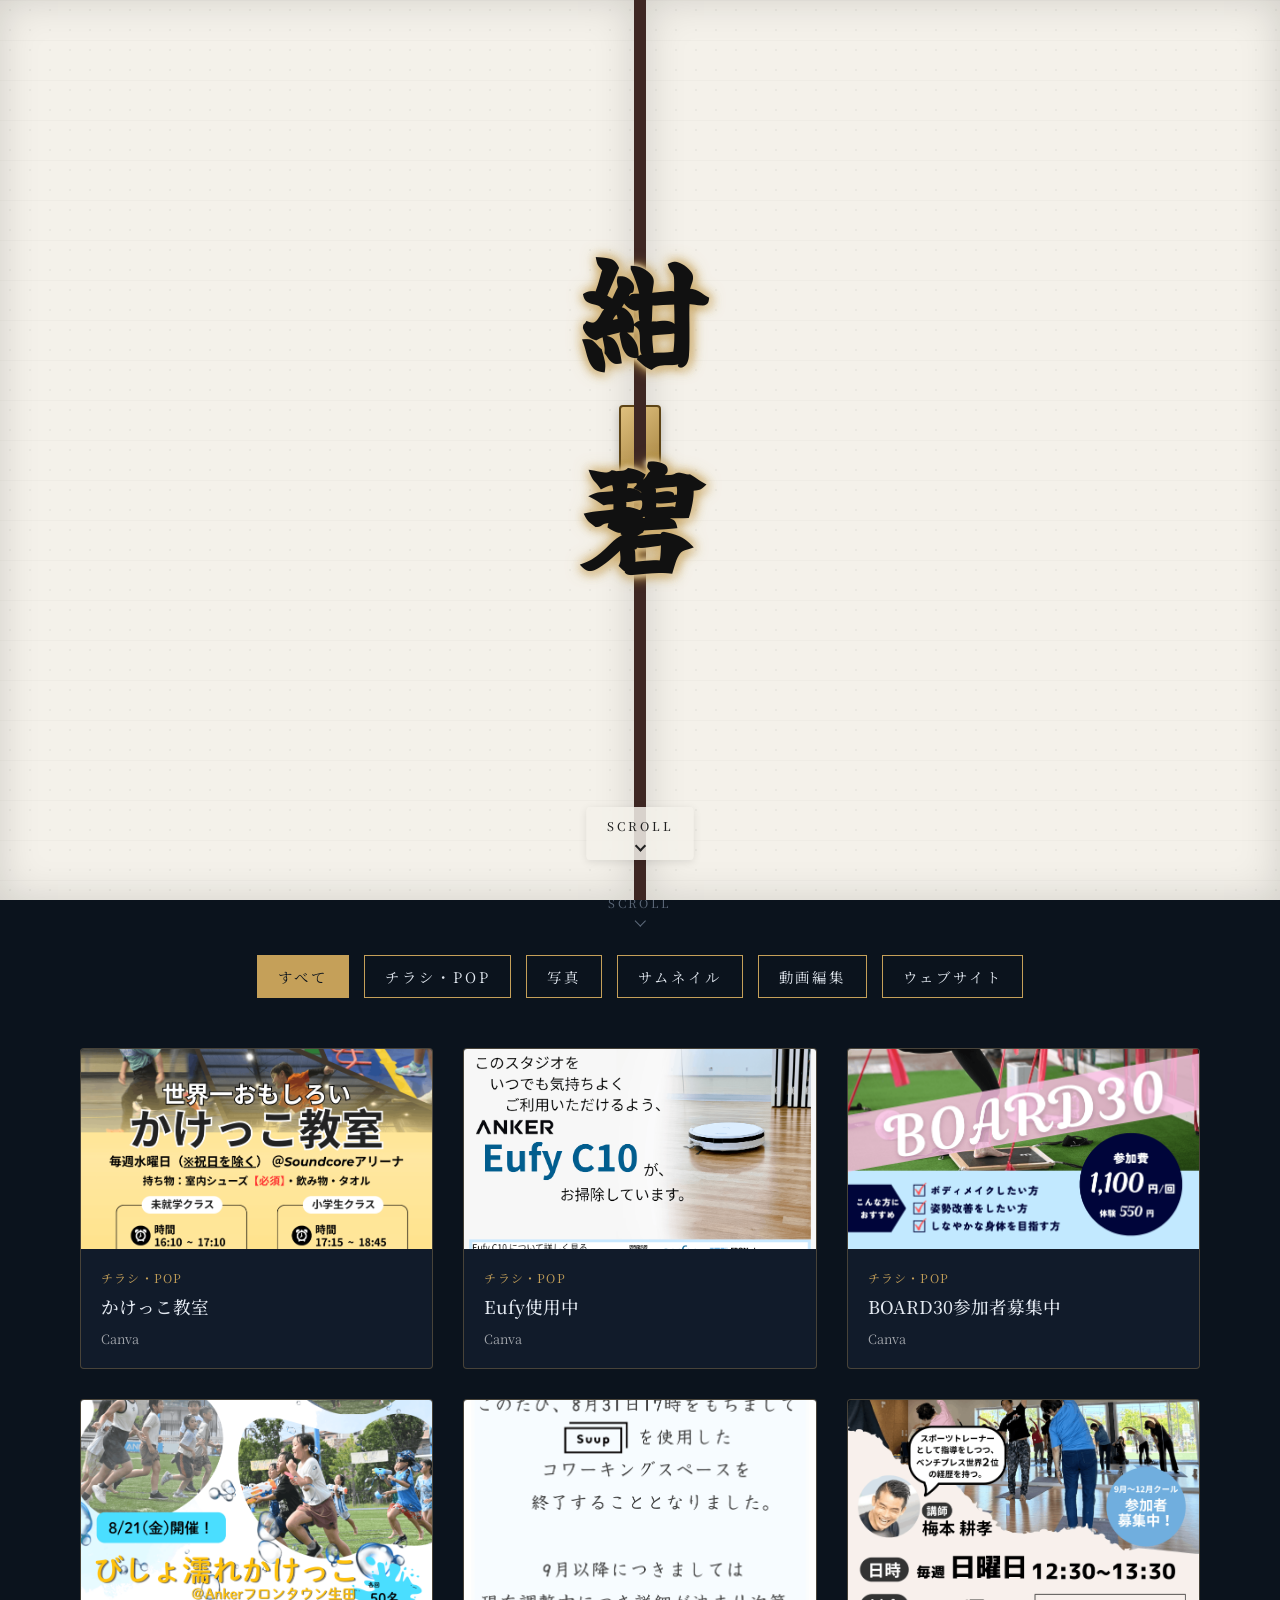
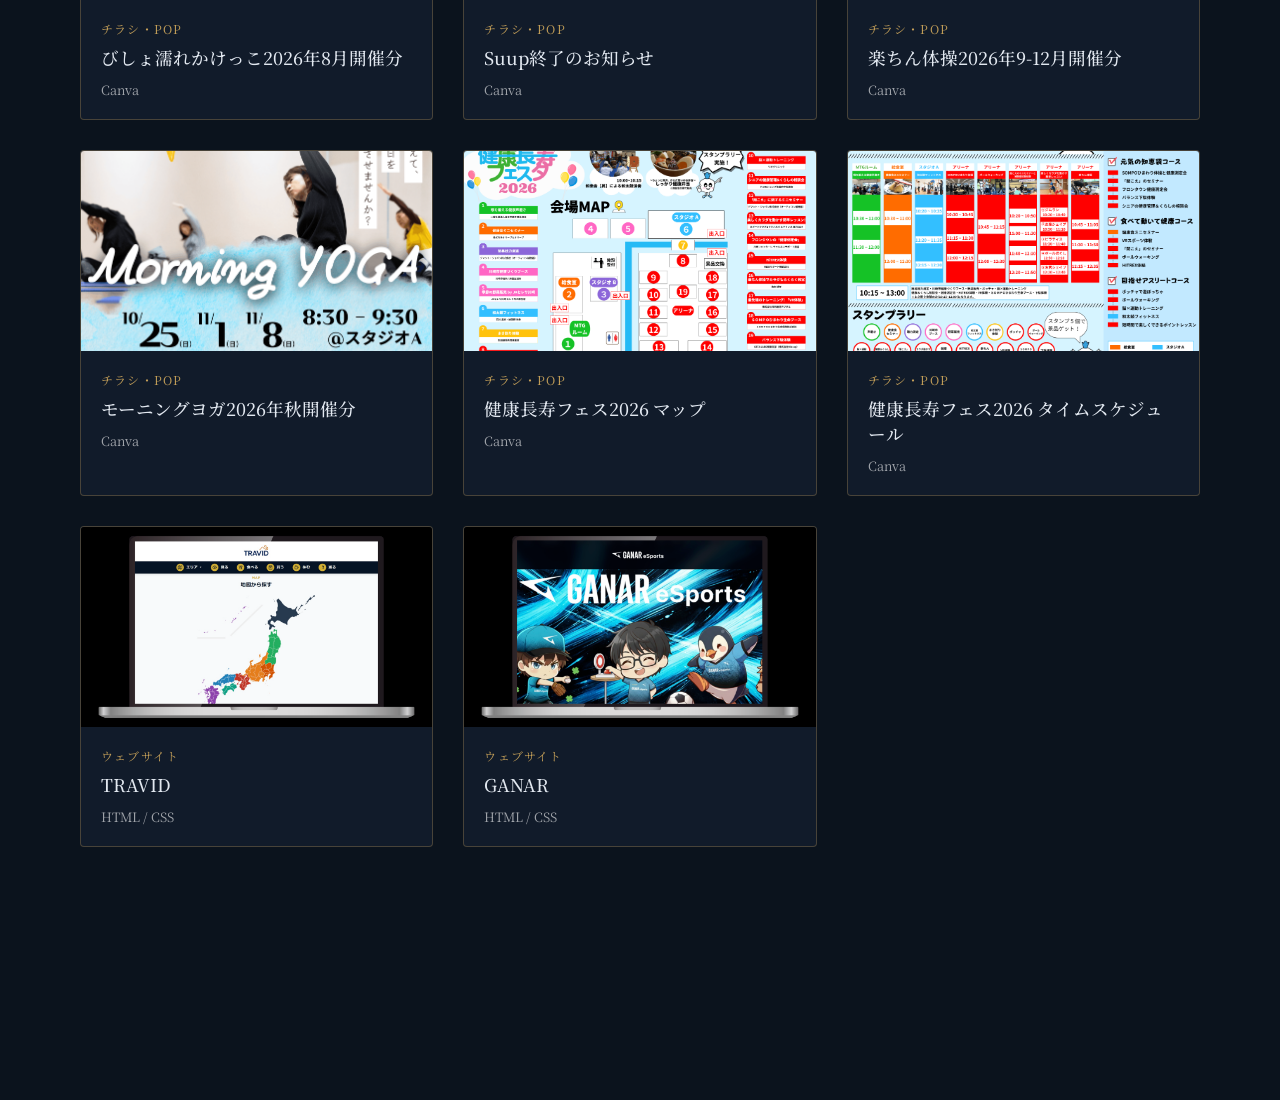
==== index.html @ 20a41915 "Update modal comment for image display" ====
<!DOCTYPE html>
<html lang="ja">
<head>
    <meta charset="UTF-8">
    <meta name="viewport" content="width=device-width, initial-scale=1.0">
    <title>紺碧 | KONPEKI</title>
    <link rel="preconnect" href="https://fonts.googleapis.com">
    <link rel="preconnect" href="https://fonts.gstatic.com" crossorigin>
    <link href="https://fonts.googleapis.com/css2?family=Noto+Serif+JP:wght@300;500;700&family=Yuji+Boku&display=swap" rel="stylesheet">
    <link rel="stylesheet" href="assets/css/style.css">
</head>
<body>

    <!-- ファーストビュー：白い木枠の襖と迫力の縦書きタイトル、スクロール案内 -->
    <div class="hero-fusuma" id="fusuma">
        <div class="fusuma-panel fusuma-left">
            <div class="fusuma-handle"></div>
        </div>
        <div class="fusuma-panel fusuma-right">
            <div class="fusuma-handle"></div>
        </div>
    </div>

    <div class="hero-overlay" id="heroOverlay">
        <h1 class="vertical-title">紺碧</h1>
        <div class="scroll-indicator">
            <span class="scroll-text">SCROLL</span>
            <div class="scroll-arrow"></div>
        </div>
    </div>

    <!-- メインコンテンツ（作品一覧＆絞り込み） -->
    <main class="main-container">

        <!-- 5枚の雑多な写真で全体を埋め尽くすウェルカムスペース -->
        <section class="welcome-space">
            <div class="chaotic-gallery">
                <div class="chaotic-photo cp-1">
                    <img src="assets/images/daily/sample1.jpg" alt="日常の写真1">
                </div>
                <div class="chaotic-photo cp-2">
                    <img src="assets/images/daily/sample2.jpg" alt="日常の写真2">
                </div>
                <div class="chaotic-photo cp-3">
                    <img src="assets/images/daily/sample3.jpg" alt="日常の写真3">
                </div>
                <div class="chaotic-photo cp-4">
                    <img src="assets/images/daily/sample4.jpg" alt="日常の写真4">
                </div>
                <div class="chaotic-photo cp-5">
                    <img src="assets/images/daily/sample5.jpg" alt="日常の写真5">
                </div>
            </div>
            <div class="welcome-scroll-hint">
                <span>SCROLL</span>
                <div class="arrow-down"></div>
            </div>
        </section>

        <!-- 絞り込みボタン -->
        <div class="filter-container">
            <button class="filter-btn active" data-filter="all">すべて</button>
            <button class="filter-btn" data-filter="chirashi">チラシ・POP</button>
            <button class="filter-btn" data-filter="photo">写真</button>
            <button class="filter-btn" data-filter="thumb">サムネイル</button>
            <button class="filter-btn" data-filter="video">動画編集</button>
            <button class="filter-btn" data-filter="web">ウェブサイト</button>
        </div>

        <!-- ギャラリー -->
        <div class="gallery-grid">
            
            <div class="work-item" data-category="chirashi">
                <div class="thumbnail-wrapper">
                    <img src="assets/images/chirashi/kakkeko2026.png" alt="かけっこ教室">
                </div>
                <div class="work-info">
                    <span class="category-tag">チラシ・POP</span>
                    <h3>かけっこ教室</h3>
                    <p class="tool-text">Canva</p>
                </div>
            </div>
            
            <div class="work-item" data-category="chirashi">
                <div class="thumbnail-wrapper">
                    <img src="assets/images/chirashi/Eufy.png" alt="Eufy使用中">
                </div>
                <div class="work-info">
                    <span class="category-tag">チラシ・POP</span>
                    <h3>Eufy使用中</h3>
                    <p class="tool-text">Canva</p>
                </div>
            </div>
            
            <div class="work-item" data-category="chirashi">
                <div class="thumbnail-wrapper">
                    <img src="assets/images/chirashi/BOARD30.png" alt="BOARD30参加者募集">
                </div>
                <div class="work-info">
                    <span class="category-tag">チラシ・POP</span>
                    <h3>BOARD30参加者募集中</h3>
                    <p class="tool-text">Canva</p>
                </div>
            </div>
            
            <div class="work-item" data-category="chirashi">
                <div class="thumbnail-wrapper">
                    <img src="assets/images/chirashi/bisyonure2608.png" alt="びしょ濡れかけっこ2026年8月">
                </div>
                <div class="work-info">
                    <span class="category-tag">チラシ・POP</span>
                    <h3>びしょ濡れかけっこ2026年8月開催分</h3>
                    <p class="tool-text">Canva</p>
                </div>
            </div>

            <div class="work-item" data-category="chirashi">
                <div class="thumbnail-wrapper">
                    <img src="assets/images/chirashi/Suup.png" alt="Suup終了のお知らせ">
                </div>
                <div class="work-info">
                    <span class="category-tag">チラシ・POP</span>
                    <h3>Suup終了のお知らせ</h3>
                    <p class="tool-text">Canva</p>
                </div>
            </div>
            
            <div class="work-item" data-category="chirashi">
                <div class="thumbnail-wrapper">
                    <img src="assets/images/chirashi/rakutin260912.png" alt="楽ちん体操2026年9-12月">
                </div>
                <div class="work-info">
                    <span class="category-tag">チラシ・POP</span>
                    <h3>楽ちん体操2026年9-12月開催分</h3>
                    <p class="tool-text">Canva</p>
                </div>
            </div>

            <div class="work-item" data-category="chirashi">
                <div class="thumbnail-wrapper">
                    <img src="assets/images/chirashi/morningyoga26.png" alt="モーニングヨガ2026年秋">
                </div>
                <div class="work-info">
                    <span class="category-tag">チラシ・POP</span>
                    <h3>モーニングヨガ2026年秋開催分</h3>
                    <p class="tool-text">Canva</p>
                </div>
            </div>

            <div class="work-item" data-category="chirashi">
                <div class="thumbnail-wrapper">
                    <img src="assets/images/chirashi/tyouzyu26-map.png" alt="健康長寿フェスマップ">
                </div>
                <div class="work-info">
                    <span class="category-tag">チラシ・POP</span>
                    <h3>健康長寿フェス2026 マップ</h3>
                    <p class="tool-text">Canva</p>
                </div>
            </div>
            
            <div class="work-item" data-category="chirashi">
                <div class="thumbnail-wrapper">
                    <img src="assets/images/chirashi/tyouzyu26-time.png" alt="健康長寿フェスタイムスケジュール">
                </div>
                <div class="work-info">
                    <span class="category-tag">チラシ・POP</span>
                    <h3>健康長寿フェス2026 タイムスケジュール</h3>
                    <p class="tool-text">Canva</p>
                </div>
            </div>
            
            <!-- 写真 -->
            <div class="work-item hide" data-category="photo">
                <div class="thumbnail-wrapper">
                    <img src="assets/images/photo/sample-photo.jpg" alt="写真作品">
                </div>
                <div class="work-info">
                    <span class="category-tag">写真</span>
                    <h3>coming soon...</h3>
                    <p class="tool-text">Sony α7C II</p>
                </div>
            </div>

            <!-- サムネイル -->
            <div class="work-item hide" data-category="thumb">
                <div class="thumbnail-wrapper">
                    <img src="assets/images/thumb/sample2.jpg" alt="作品名">
                </div>
                <div class="work-info">
                    <span class="category-tag">サムネイル</span>
                    <h3>coming soon...</h3>
                    <p class="tool-text">Photoshop / 勉強中</p>
                </div>
            </div>

            <!-- 動画編集 -->
            <div class="work-item hide" data-category="video">
                <div class="thumbnail-wrapper">
                    <img src="assets/images/video/sample3.jpg" alt="作品名">
                </div>
                <div class="work-info">
                    <span class="category-tag">動画編集</span>
                    <h3>coming soon...</h3>
                    <p class="tool-text">Premiere Pro / 勉強中</p>
                </div>
            </div>

            <!-- ウェブサイト -->
            <div class="work-item" data-category="web">
                <a href="https://go-travid.com" target="_blank" class="work-link">
                    <div class="thumbnail-wrapper">
                        <img src="assets/images/web/TRVID.png" alt="TRAVID">
                    </div>
                    <div class="work-info">
                        <span class="category-tag">ウェブサイト</span>
                        <h3>TRAVID</h3>
                        <p class="tool-text">HTML / CSS</p>
                    </div>
                </a>
            </div>

            <div class="work-item" data-category="web">
                <a href="https://hekion.github.io/ganar/" target="_blank" class="work-link">
                    <div class="thumbnail-wrapper">
                        <img src="assets/images/web/GANAR.png" alt="GANAR">
                    </div>
                    <div class="work-info">
                        <span class="category-tag">ウェブサイト</span>
                        <h3>GANAR</h3>
                        <p class="tool-text">HTML / CSS</p>
                    </div>
                </a>
            </div>

        </div>
    </main>

    <!-- 画像拡大表示用モーダル -->
    <div class="modal" id="imageModal">
        <span class="modal-close">&times;</span>
        <img class="modal-content" id="modalImg" alt="拡大画像">
    </div>

    <script src="assets/js/script.js"></script>
</body>
</html>
---- assets/css/style.css ----
:root {
    --bg-color: #0b131d;
    --text-color: #1a1a1a;
    --main-bg: #f4f1ea;
    --gold-color: #c5a059;
    --fusuma-frame: #3e2723;
    --fusuma-edge: #271511;
}

* {
    box-sizing: border-box;
    margin: 0;
    padding: 0;
}

body {
    background-color: var(--bg-color);
    color: #e2e8f0;
    font-family: 'Noto Serif JP', serif;
    overflow-x: hidden;
    height: 300vh;
}

/* 最初のファーストビュー（白い木枠の襖画面） */
.hero-fusuma {
    position: fixed;
    top: 0;
    left: 0;
    width: 100vw;
    height: 100vh;
    z-index: 100;
    display: flex;
    pointer-events: none;
}

.fusuma-panel {
    position: relative;
    width: 50vw;
    height: 100vh;
    background-color: var(--main-bg);
    background-image: 
        radial-gradient(rgba(0,0,0,0.04) 1px, transparent 0),
        linear-gradient(rgba(0,0,0,0.02) 1px, transparent 1px);
    background-size: 20px 20px, 40px 40px;
    box-shadow: inset 0 0 40px rgba(0,0,0,0.15);
    transition: transform 1.2s cubic-bezier(0.77, 0, 0.175, 1);
    overflow: hidden;
    pointer-events: auto;
}

.fusuma-left {
    border-right: 6px solid var(--fusuma-frame);
    transform-origin: left;
}

.fusuma-right {
    border-left: 6px solid var(--fusuma-frame);
    transform-origin: right;
}

body.open .fusuma-left {
    transform: translateX(-100%);
}

body.open .fusuma-right {
    transform: translateX(100%);
}

.fusuma-handle {
    position: absolute;
    top: 50%;
    width: 36px;
    height: 90px;
    background: linear-gradient(135deg, #dfc07e 0%, #9a7835 100%);
    border: 2px solid #5d4416;
    border-radius: 4px;
    transform: translateY(-50%);
    box-shadow: 0 4px 10px rgba(0,0,0,0.2);
}

.fusuma-left .fusuma-handle {
    right: -21px;
}

.fusuma-right .fusuma-handle {
    left: -21px;
}

.hero-overlay {
    position: fixed;
    top: 0;
    left: 0;
    width: 100vw;
    height: 100vh;
    display: flex;
    justify-content: center;
    align-items: center;
    z-index: 101;
    pointer-events: none;
    transition: opacity 0.8s ease;
}

.vertical-title {
    writing-mode: vertical-rl;
    font-family: 'Yuji Boku', serif;
    font-size: 8rem;
    letter-spacing: 0.6em;
    color: #111;
    text-shadow: 
        0 0 8px rgba(197, 160, 89, 0.9),
        0 0 16px rgba(197, 160, 89, 0.7),
        2px 2px 4px rgba(255, 255, 255, 0.8),
        -2px -2px 4px rgba(255, 255, 255, 0.8),
        2px 2px 12px rgba(197, 160, 89, 0.8);
}

.scroll-indicator {
    position: absolute;
    bottom: 40px;
    left: 50%;
    transform: translateX(-50%);
    display: flex;
    flex-direction: column;
    align-items: center;
    gap: 8px;
    background-color: rgba(244, 241, 234, 0.85);
    padding: 10px 20px;
    border-radius: 4px;
    box-shadow: 0 2px 8px rgba(0,0,0,0.1);
    z-index: 102;
}

.scroll-text {
    color: #222;
    font-size: 0.75rem;
    letter-spacing: 0.25em;
    font-weight: 500;
}

.scroll-arrow {
    width: 8px;
    height: 8px;
    border-right: 2px solid #222;
    border-bottom: 2px solid #222;
    transform: rotate(45deg);
    animation: bounce 1.8s infinite;
}

@keyframes bounce {
    0%, 20%, 50%, 80%, 100% {
        transform: translateY(0) rotate(45deg);
    }
    40% {
        transform: translateY(5px) rotate(45deg);
    }
    60% {
        transform: translateY(2px) rotate(45deg);
    }
}

body.open .hero-overlay {
    opacity: 0;
}

/* メインコンテンツ */
.main-container {
    position: absolute;
    top: 0;
    left: 0;
    width: 100%;
    padding: 60px 40px 100px;
    max-width: 1200px;
    margin: 0 auto;
    left: 50%;
    transform: translateX(-50%);
    z-index: 10;
}

/* 5枚の雑多な写真のウェルカムスペース（文言なしで写真でダイナミックに配置） */
.welcome-space {
    height: 95vh;
    display: flex;
    flex-direction: column;
    justify-content: center;
    align-items: center;
    position: relative;
    margin-bottom: 40px;
}

.chaotic-gallery {
    position: absolute;
    width: 100%;
    height: 520px;
    max-width: 1000px;
    pointer-events: none;
}

.chaotic-photo {
    position: absolute;
    background: #fff;
    padding: 10px 10px 32px 10px;
    box-shadow: 0 12px 30px rgba(0,0,0,0.45);
    border-radius: 2px;
    pointer-events: auto;
    transition: transform 0.3s ease;
}

.chaotic-photo:hover {
    transform: scale(1.06) rotate(0deg) !important;
    z-index: 20;
}

.chaotic-photo img {
    display: block;
    width: 100%;
    height: 170px;
    object-fit: cover;
}

/* 5枚の写真をよりダイナミックに配置 */
.cp-1 {
    width: 220px;
    top: 10px;
    left: 2%;
    transform: rotate(-8deg);
}
.cp-2 {
    width: 240px;
    top: 30px;
    right: 3%;
    transform: rotate(7deg);
}
.cp-3 {
    width: 200px;
    bottom: 20px;
    left: 14%;
    transform: rotate(5deg);
}
.cp-4 {
    width: 230px;
    bottom: 10px;
    right: 15%;
    transform: rotate(-6deg);
}
.cp-5 {
    width: 210px;
    top: 130px;
    left: 38%;
    transform: rotate(-3deg);
}

.welcome-scroll-hint {
    position: absolute;
    bottom: -10px;
    left: 50%;
    transform: translateX(-50%);
    display: flex;
    flex-direction: column;
    align-items: center;
    gap: 6px;
    opacity: 0.6;
}

.welcome-scroll-hint span {
    font-size: 0.75rem;
    letter-spacing: 0.2em;
    color: #94a3b8;
}

.welcome-scroll-hint .arrow-down {
    width: 8px;
    height: 8px;
    border-right: 1px solid #94a3b8;
    border-bottom: 1px solid #94a3b8;
    transform: rotate(45deg);
    animation: bounce 2s infinite;
}

.filter-container {
    display: flex;
    justify-content: center;
    gap: 15px;
    margin-bottom: 50px;
    position: relative;
    z-index: 15;
    flex-wrap: wrap;
}

.filter-btn {
    background: transparent;
    border: 1px solid var(--gold-color);
    color: #e2e8f0;
    padding: 10px 20px;
    font-family: 'Noto Serif JP', serif;
    font-size: 0.9rem;
    letter-spacing: 0.2em;
    cursor: pointer;
    transition: all 0.3s ease;
}

.filter-btn:hover, .filter-btn.active {
    background-color: var(--gold-color);
    color: var(--bg-color);
}

.gallery-grid {
    display: grid;
    grid-template-columns: repeat(auto-fill, minmax(280px, 1fr));
    gap: 30px;
}

.work-item {
    background: rgba(22, 34, 53, 0.6);
    border: 1px solid rgba(197, 160, 89, 0.3);
    border-radius: 4px;
    overflow: hidden;
    transition: transform 0.3s ease, border-color 0.3s ease;
}

.work-item:hover {
    transform: translateY(-5px);
    border-color: var(--gold-color);
}

.thumbnail-wrapper {
    width: 100%;
    height: 200px;
    overflow: hidden;
    background: #000;
}

.thumbnail-wrapper img {
    width: 100%;
    height: 100%;
    object-fit: cover;
    transition: transform 0.5s ease;
}

.work-item:hover .thumbnail-wrapper img {
    transform: scale(1.05);
}

.work-info {
    padding: 20px;
}

.category-tag {
    font-size: 0.75rem;
    color: var(--gold-color);
    letter-spacing: 0.1em;
    margin-bottom: 8px;
    display: block;
}

.work-info h3 {
    font-size: 1.1rem;
    font-weight: 500;
    margin-bottom: 10px;
}

.tool-text {
    font-size: 0.8rem;
    color: rgba(255, 255, 255, 0.6);
}

.work-link {
    text-decoration: none;
    color: inherit;
    display: block;
}

.work-item.hide {
    display: none;
}

@media screen and (max-width: 768px) {
    .vertical-title {
        font-size: 5.5rem;
    }
    .main-container {
        padding: 20px 20px 60px;
    }
    .welcome-space {
        height: 75vh;
        margin-bottom: 30px;
    }
    .chaotic-gallery {
        height: 360px;
    }
    .cp-1 { width: 130px; left: 2%; top: 10px; }
    .cp-2 { width: 140px; right: 2%; top: 0px; }
    .cp-3 { width: 120px; bottom: 10px; left: 6%; }
    .cp-4 { width: 130px; bottom: 10px; right: 6%; }
    .cp-5 { width: 120px; top: 110px; left: 32%; }
    .chaotic-photo img { height: 110px; }
}
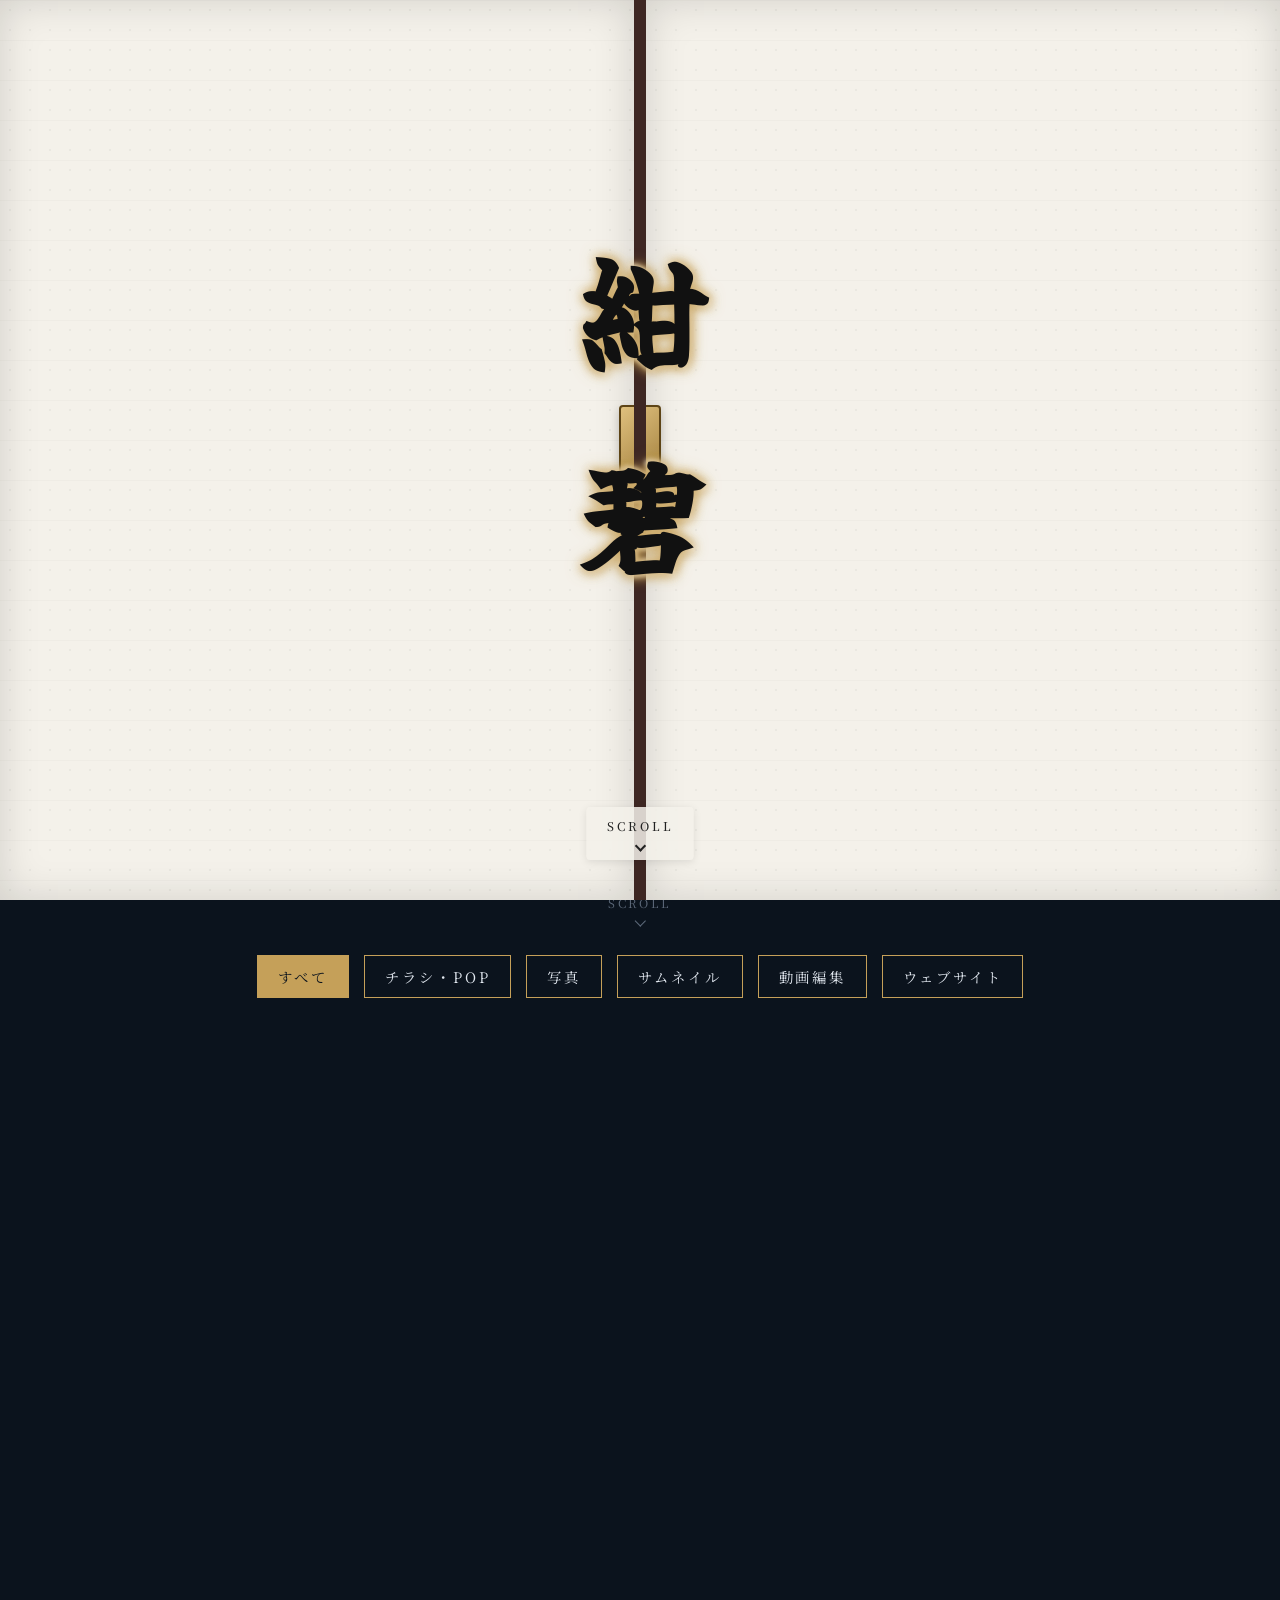
==== commit 17069977: "Refactor gallery section for dynamic content loading Removed hardcoded gallery items and added scrip" ====
--- a/index.html
+++ b/index.html
@@ -67,172 +67,8 @@
             <button class="filter-btn" data-filter="web">ウェブサイト</button>
         </div>
 
-        <!-- ギャラリー -->
-        <div class="gallery-grid">
-            
-            <div class="work-item" data-category="chirashi">
-                <div class="thumbnail-wrapper">
-                    <img src="assets/images/chirashi/kakkeko2026.png" alt="かけっこ教室">
-                </div>
-                <div class="work-info">
-                    <span class="category-tag">チラシ・POP</span>
-                    <h3>かけっこ教室</h3>
-                    <p class="tool-text">Canva</p>
-                </div>
-            </div>
-            
-            <div class="work-item" data-category="chirashi">
-                <div class="thumbnail-wrapper">
-                    <img src="assets/images/chirashi/Eufy.png" alt="Eufy使用中">
-                </div>
-                <div class="work-info">
-                    <span class="category-tag">チラシ・POP</span>
-                    <h3>Eufy使用中</h3>
-                    <p class="tool-text">Canva</p>
-                </div>
-            </div>
-            
-            <div class="work-item" data-category="chirashi">
-                <div class="thumbnail-wrapper">
-                    <img src="assets/images/chirashi/BOARD30.png" alt="BOARD30参加者募集">
-                </div>
-                <div class="work-info">
-                    <span class="category-tag">チラシ・POP</span>
-                    <h3>BOARD30参加者募集中</h3>
-                    <p class="tool-text">Canva</p>
-                </div>
-            </div>
-            
-            <div class="work-item" data-category="chirashi">
-                <div class="thumbnail-wrapper">
-                    <img src="assets/images/chirashi/bisyonure2608.png" alt="びしょ濡れかけっこ2026年8月">
-                </div>
-                <div class="work-info">
-                    <span class="category-tag">チラシ・POP</span>
-                    <h3>びしょ濡れかけっこ2026年8月開催分</h3>
-                    <p class="tool-text">Canva</p>
-                </div>
-            </div>
-
-            <div class="work-item" data-category="chirashi">
-                <div class="thumbnail-wrapper">
-                    <img src="assets/images/chirashi/Suup.png" alt="Suup終了のお知らせ">
-                </div>
-                <div class="work-info">
-                    <span class="category-tag">チラシ・POP</span>
-                    <h3>Suup終了のお知らせ</h3>
-                    <p class="tool-text">Canva</p>
-                </div>
-            </div>
-            
-            <div class="work-item" data-category="chirashi">
-                <div class="thumbnail-wrapper">
-                    <img src="assets/images/chirashi/rakutin260912.png" alt="楽ちん体操2026年9-12月">
-                </div>
-                <div class="work-info">
-                    <span class="category-tag">チラシ・POP</span>
-                    <h3>楽ちん体操2026年9-12月開催分</h3>
-                    <p class="tool-text">Canva</p>
-                </div>
-            </div>
-
-            <div class="work-item" data-category="chirashi">
-                <div class="thumbnail-wrapper">
-                    <img src="assets/images/chirashi/morningyoga26.png" alt="モーニングヨガ2026年秋">
-                </div>
-                <div class="work-info">
-                    <span class="category-tag">チラシ・POP</span>
-                    <h3>モーニングヨガ2026年秋開催分</h3>
-                    <p class="tool-text">Canva</p>
-                </div>
-            </div>
-
-            <div class="work-item" data-category="chirashi">
-                <div class="thumbnail-wrapper">
-                    <img src="assets/images/chirashi/tyouzyu26-map.png" alt="健康長寿フェスマップ">
-                </div>
-                <div class="work-info">
-                    <span class="category-tag">チラシ・POP</span>
-                    <h3>健康長寿フェス2026 マップ</h3>
-                    <p class="tool-text">Canva</p>
-                </div>
-            </div>
-            
-            <div class="work-item" data-category="chirashi">
-                <div class="thumbnail-wrapper">
-                    <img src="assets/images/chirashi/tyouzyu26-time.png" alt="健康長寿フェスタイムスケジュール">
-                </div>
-                <div class="work-info">
-                    <span class="category-tag">チラシ・POP</span>
-                    <h3>健康長寿フェス2026 タイムスケジュール</h3>
-                    <p class="tool-text">Canva</p>
-                </div>
-            </div>
-            
-            <!-- 写真 -->
-            <div class="work-item hide" data-category="photo">
-                <div class="thumbnail-wrapper">
-                    <img src="assets/images/photo/sample-photo.jpg" alt="写真作品">
-                </div>
-                <div class="work-info">
-                    <span class="category-tag">写真</span>
-                    <h3>coming soon...</h3>
-                    <p class="tool-text">Sony α7C II</p>
-                </div>
-            </div>
-
-            <!-- サムネイル -->
-            <div class="work-item hide" data-category="thumb">
-                <div class="thumbnail-wrapper">
-                    <img src="assets/images/thumb/sample2.jpg" alt="作品名">
-                </div>
-                <div class="work-info">
-                    <span class="category-tag">サムネイル</span>
-                    <h3>coming soon...</h3>
-                    <p class="tool-text">Photoshop / 勉強中</p>
-                </div>
-            </div>
-
-            <!-- 動画編集 -->
-            <div class="work-item hide" data-category="video">
-                <div class="thumbnail-wrapper">
-                    <img src="assets/images/video/sample3.jpg" alt="作品名">
-                </div>
-                <div class="work-info">
-                    <span class="category-tag">動画編集</span>
-                    <h3>coming soon...</h3>
-                    <p class="tool-text">Premiere Pro / 勉強中</p>
-                </div>
-            </div>
-
-            <!-- ウェブサイト -->
-            <div class="work-item" data-category="web">
-                <a href="https://go-travid.com" target="_blank" class="work-link">
-                    <div class="thumbnail-wrapper">
-                        <img src="assets/images/web/TRVID.png" alt="TRAVID">
-                    </div>
-                    <div class="work-info">
-                        <span class="category-tag">ウェブサイト</span>
-                        <h3>TRAVID</h3>
-                        <p class="tool-text">HTML / CSS</p>
-                    </div>
-                </a>
-            </div>
-
-            <div class="work-item" data-category="web">
-                <a href="https://hekion.github.io/ganar/" target="_blank" class="work-link">
-                    <div class="thumbnail-wrapper">
-                        <img src="assets/images/web/GANAR.png" alt="GANAR">
-                    </div>
-                    <div class="work-info">
-                        <span class="category-tag">ウェブサイト</span>
-                        <h3>GANAR</h3>
-                        <p class="tool-text">HTML / CSS</p>
-                    </div>
-                </a>
-            </div>
-
-        </div>
+        <!-- ギャラリー（データから自動でここにカードが生成されます） -->
+        <div class="gallery-grid"></div>
     </main>
 
     <!-- 画像拡大表示用モーダル -->
@@ -241,6 +77,13 @@
         <img class="modal-content" id="modalImg" alt="拡大画像">
     </div>
 
+    <!-- 各カテゴリのデータファイル -->
+    <script src="assets/js/chirashi.js"></script>
+    <script src="assets/js/photo.js"></script>
+    <script src="assets/js/thumb.js"></script>
+    <script src="assets/js/video.js"></script>
+    <script src="assets/js/web.js"></script>
+    <!-- メインの制御スクリプト -->
     <script src="assets/js/script.js"></script>
 </body>
 </html>
--- a/assets/css/style.css
+++ b/assets/css/style.css
@@ -176,7 +176,7 @@
     z-index: 10;
 }
 
-/* 5枚の雑多な写真のウェルカムスペース（文言なしで写真でダイナミックに配置） */
+/* 5枚の雑多な写真のウェルカムスペース */
 .welcome-space {
     height: 95vh;
     display: flex;
@@ -217,37 +217,11 @@
     object-fit: cover;
 }
 
-/* 5枚の写真をよりダイナミックに配置 */
-.cp-1 {
-    width: 220px;
-    top: 10px;
-    left: 2%;
-    transform: rotate(-8deg);
-}
-.cp-2 {
-    width: 240px;
-    top: 30px;
-    right: 3%;
-    transform: rotate(7deg);
-}
-.cp-3 {
-    width: 200px;
-    bottom: 20px;
-    left: 14%;
-    transform: rotate(5deg);
-}
-.cp-4 {
-    width: 230px;
-    bottom: 10px;
-    right: 15%;
-    transform: rotate(-6deg);
-}
-.cp-5 {
-    width: 210px;
-    top: 130px;
-    left: 38%;
-    transform: rotate(-3deg);
-}
+.cp-1 { width: 220px; top: 10px; left: 2%; transform: rotate(-8deg); }
+.cp-2 { width: 240px; top: 30px; right: 3%; transform: rotate(7deg); }
+.cp-3 { width: 200px; bottom: 20px; left: 14%; transform: rotate(5deg); }
+.cp-4 { width: 230px; bottom: 10px; right: 15%; transform: rotate(-6deg); }
+.cp-5 { width: 210px; top: 130px; left: 38%; transform: rotate(-3deg); }
 
 .welcome-scroll-hint {
     position: absolute;
@@ -327,6 +301,7 @@
     height: 200px;
     overflow: hidden;
     background: #000;
+    cursor: pointer;
 }
 
 .thumbnail-wrapper img {
@@ -373,6 +348,48 @@
     display: none;
 }
 
+/* 画像拡大表示用モーダル（修正） */
+.modal {
+    display: none;
+    position: fixed;
+    z-index: 1000;
+    top: 0;
+    left: 0;
+    width: 100vw;
+    height: 100vh;
+    background-color: rgba(0, 0, 0, 0.85);
+    justify-content: center;
+    align-items: center;
+    padding: 20px;
+}
+
+.modal.show {
+    display: flex;
+}
+
+.modal-content {
+    max-width: 90vw;
+    max-height: 90vh;
+    object-fit: contain;
+    border-radius: 4px;
+    box-shadow: 0 10px 30px rgba(0,0,0,0.5);
+}
+
+.modal-close {
+    position: absolute;
+    top: 25px;
+    right: 35px;
+    color: #fff;
+    font-size: 2.5rem;
+    font-weight: 300;
+    cursor: pointer;
+    transition: color 0.2s ease;
+}
+
+.modal-close:hover {
+    color: var(--gold-color);
+}
+
 @media screen and (max-width: 768px) {
     .vertical-title {
         font-size: 5.5rem;
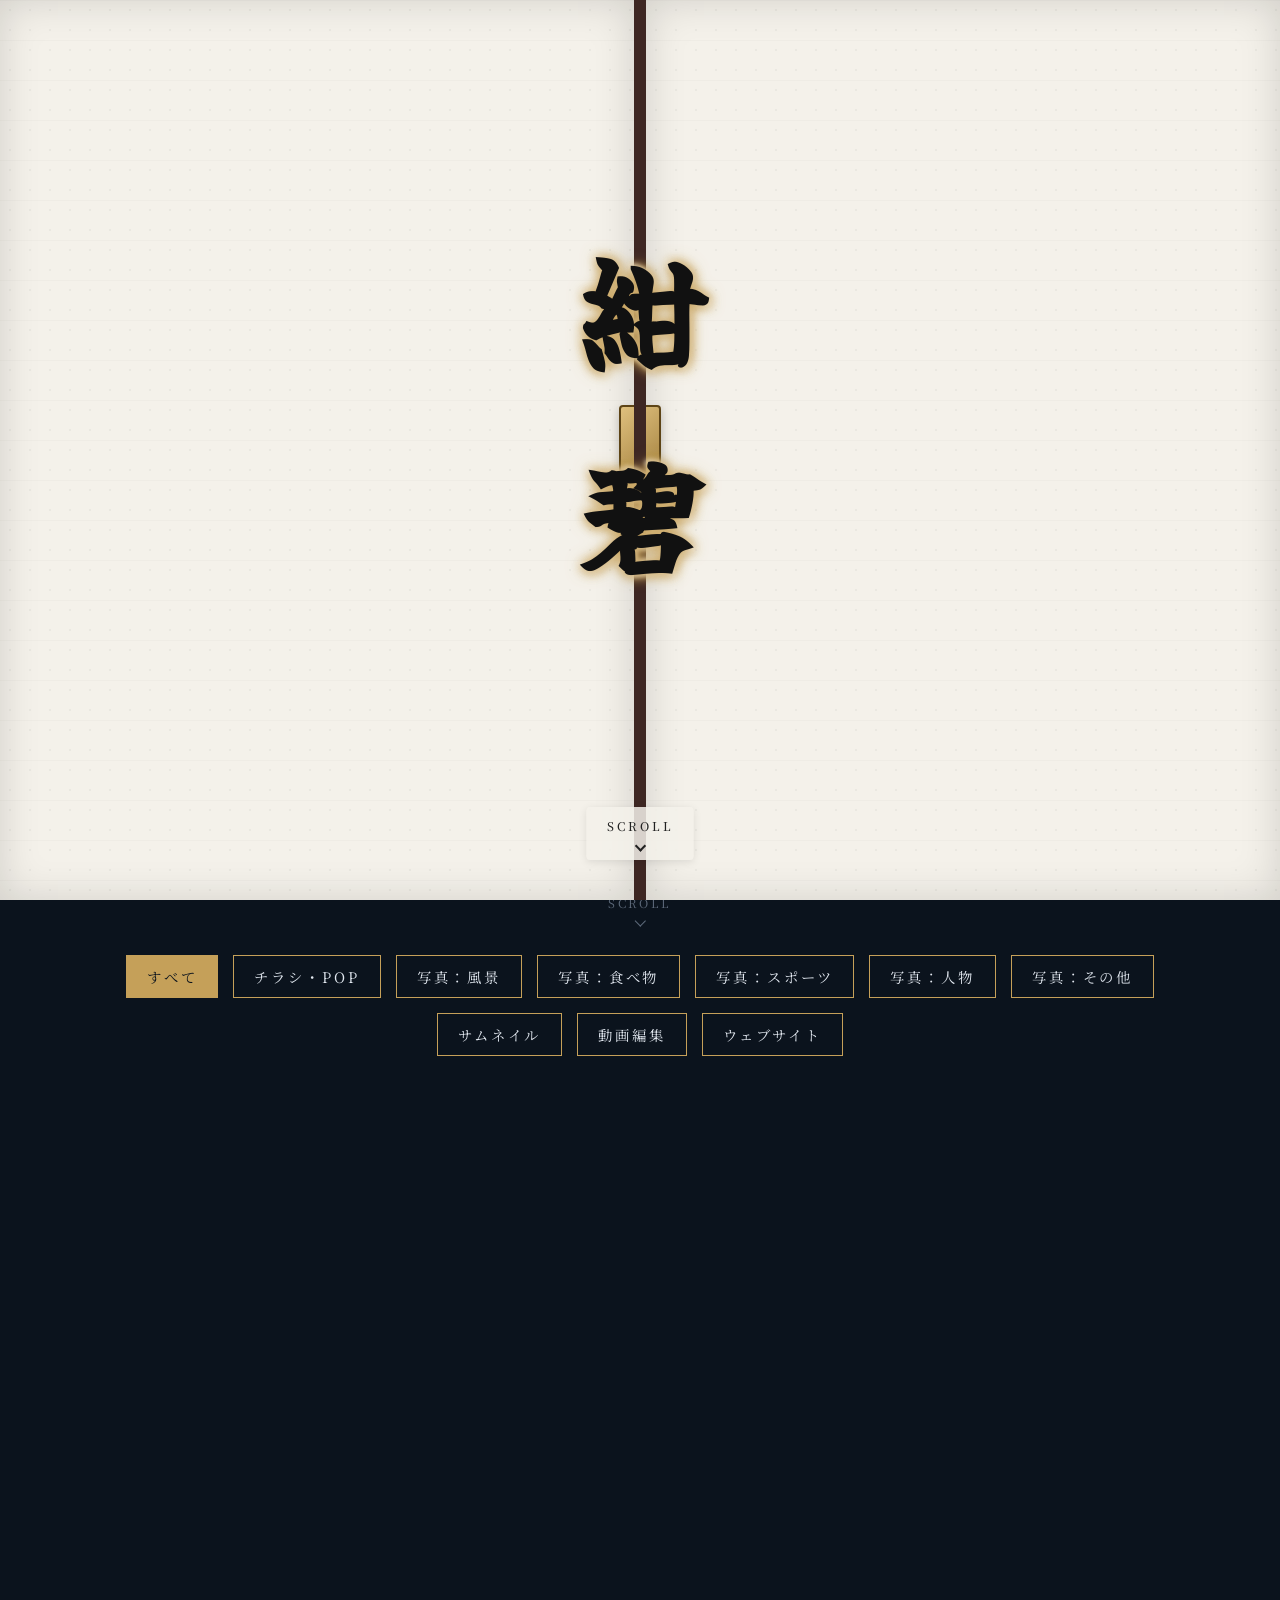
==== commit 6830cef8: "Add new photo filter buttons to index.html" ====
--- a/index.html
+++ b/index.html
@@ -61,13 +61,17 @@
         <div class="filter-container">
             <button class="filter-btn active" data-filter="all">すべて</button>
             <button class="filter-btn" data-filter="chirashi">チラシ・POP</button>
-            <button class="filter-btn" data-filter="photo">写真</button>
+            <button class="filter-btn" data-filter="photo-landscape">写真：風景</button>
+            <button class="filter-btn" data-filter="photo-food">写真：食べ物</button>
+            <button class="filter-btn" data-filter="photo-sports">写真：スポーツ</button>
+            <button class="filter-btn" data-filter="photo-people">写真：人物</button>
+            <button class="filter-btn" data-filter="photo-other">写真：その他</button>
             <button class="filter-btn" data-filter="thumb">サムネイル</button>
             <button class="filter-btn" data-filter="video">動画編集</button>
             <button class="filter-btn" data-filter="web">ウェブサイト</button>
         </div>
 
-        <!-- ギャラリー（データから自動でここにカードが生成されます） -->
+        <!-- ギャラリー -->
         <div class="gallery-grid"></div>
     </main>
 
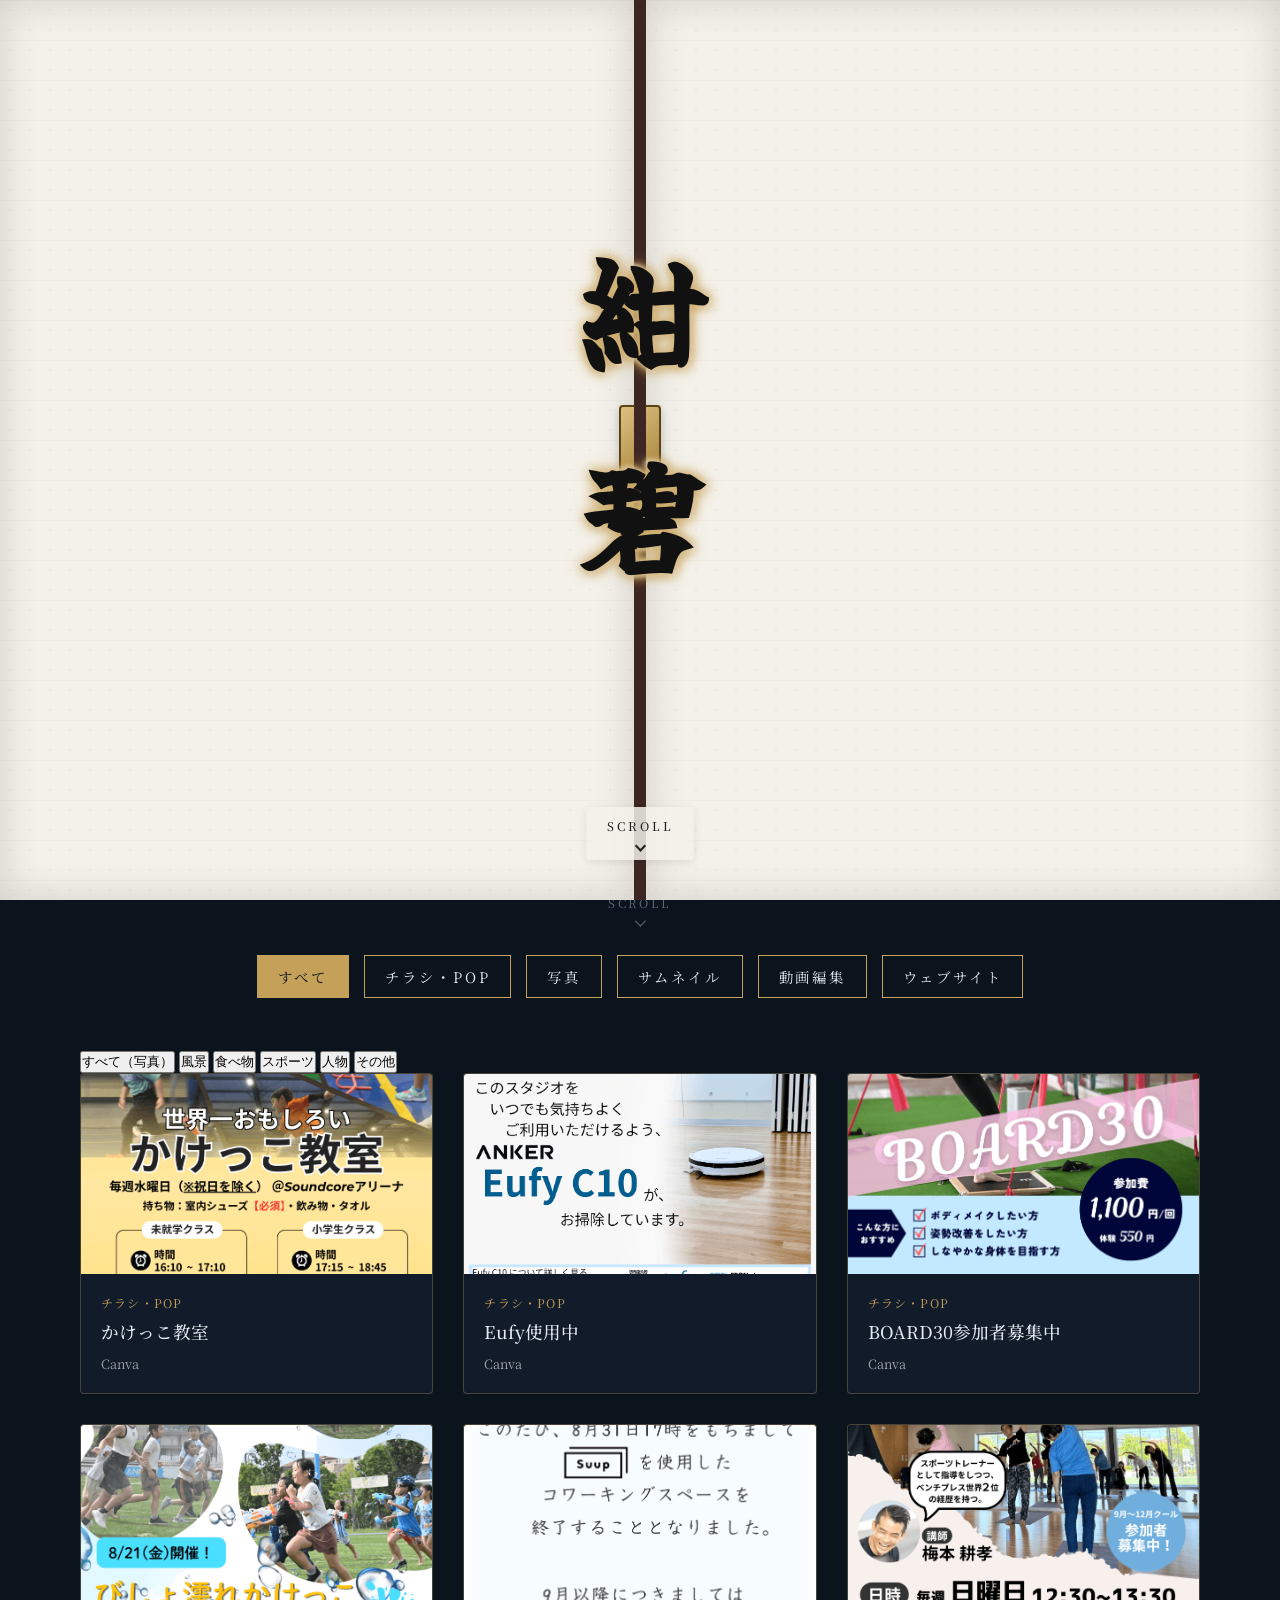
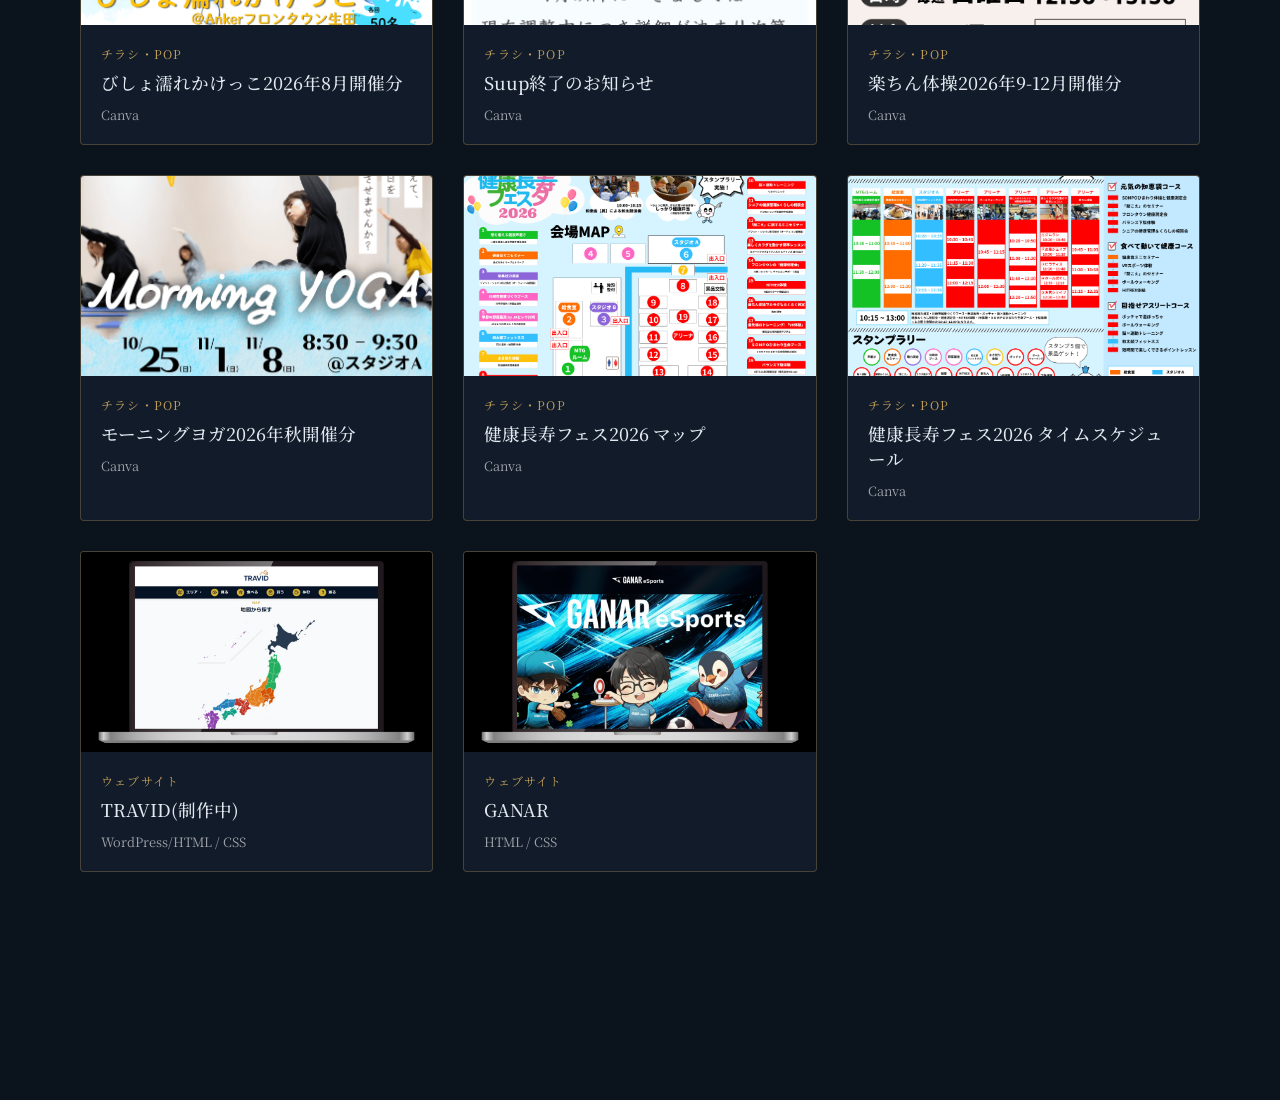
==== commit ecbf16a8: "Enhance filter options with sub-categories for photos Added sub-filter buttons for photo categories." ====
--- a/index.html
+++ b/index.html
@@ -57,18 +57,24 @@
             </div>
         </section>
 
-        <!-- 絞り込みボタン -->
+        <!-- メインの絞り込みボタン -->
         <div class="filter-container">
             <button class="filter-btn active" data-filter="all">すべて</button>
             <button class="filter-btn" data-filter="chirashi">チラシ・POP</button>
-            <button class="filter-btn" data-filter="photo-landscape">写真：風景</button>
-            <button class="filter-btn" data-filter="photo-food">写真：食べ物</button>
-            <button class="filter-btn" data-filter="photo-sports">写真：スポーツ</button>
-            <button class="filter-btn" data-filter="photo-people">写真：人物</button>
-            <button class="filter-btn" data-filter="photo-other">写真：その他</button>
+            <button class="filter-btn" data-filter="photo">写真</button>
             <button class="filter-btn" data-filter="thumb">サムネイル</button>
             <button class="filter-btn" data-filter="video">動画編集</button>
             <button class="filter-btn" data-filter="web">ウェブサイト</button>
+        </div>
+
+        <!-- 写真を選択した時だけ現れる小カテゴリボタン -->
+        <div class="sub-filter-container" id="subFilterContainer">
+            <button class="sub-filter-btn active" data-sub="all">すべて（写真）</button>
+            <button class="sub-filter-btn" data-sub="landscape">風景</button>
+            <button class="sub-filter-btn" data-sub="food">食べ物</button>
+            <button class="sub-filter-btn" data-sub="sports">スポーツ</button>
+            <button class="sub-filter-btn" data-sub="people">人物</button>
+            <button class="sub-filter-btn" data-sub="other">その他</button>
         </div>
 
         <!-- ギャラリー -->
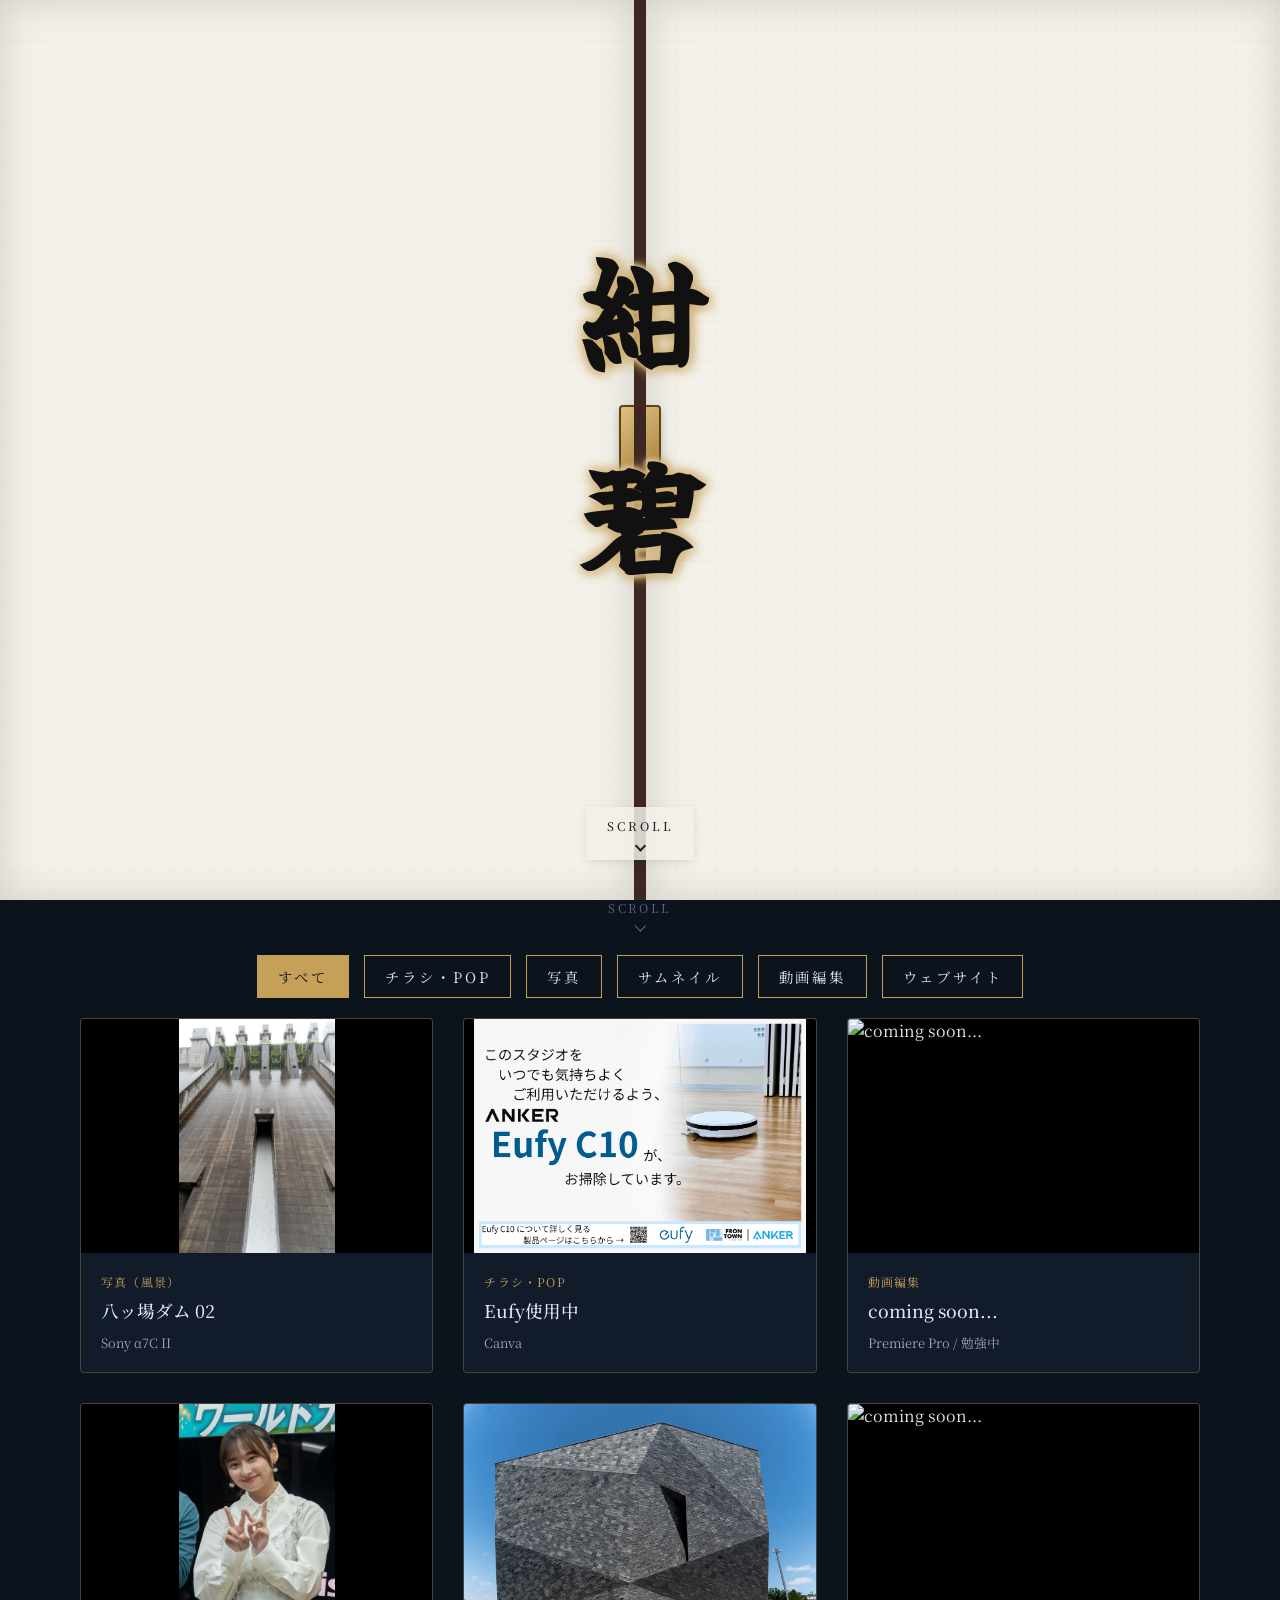
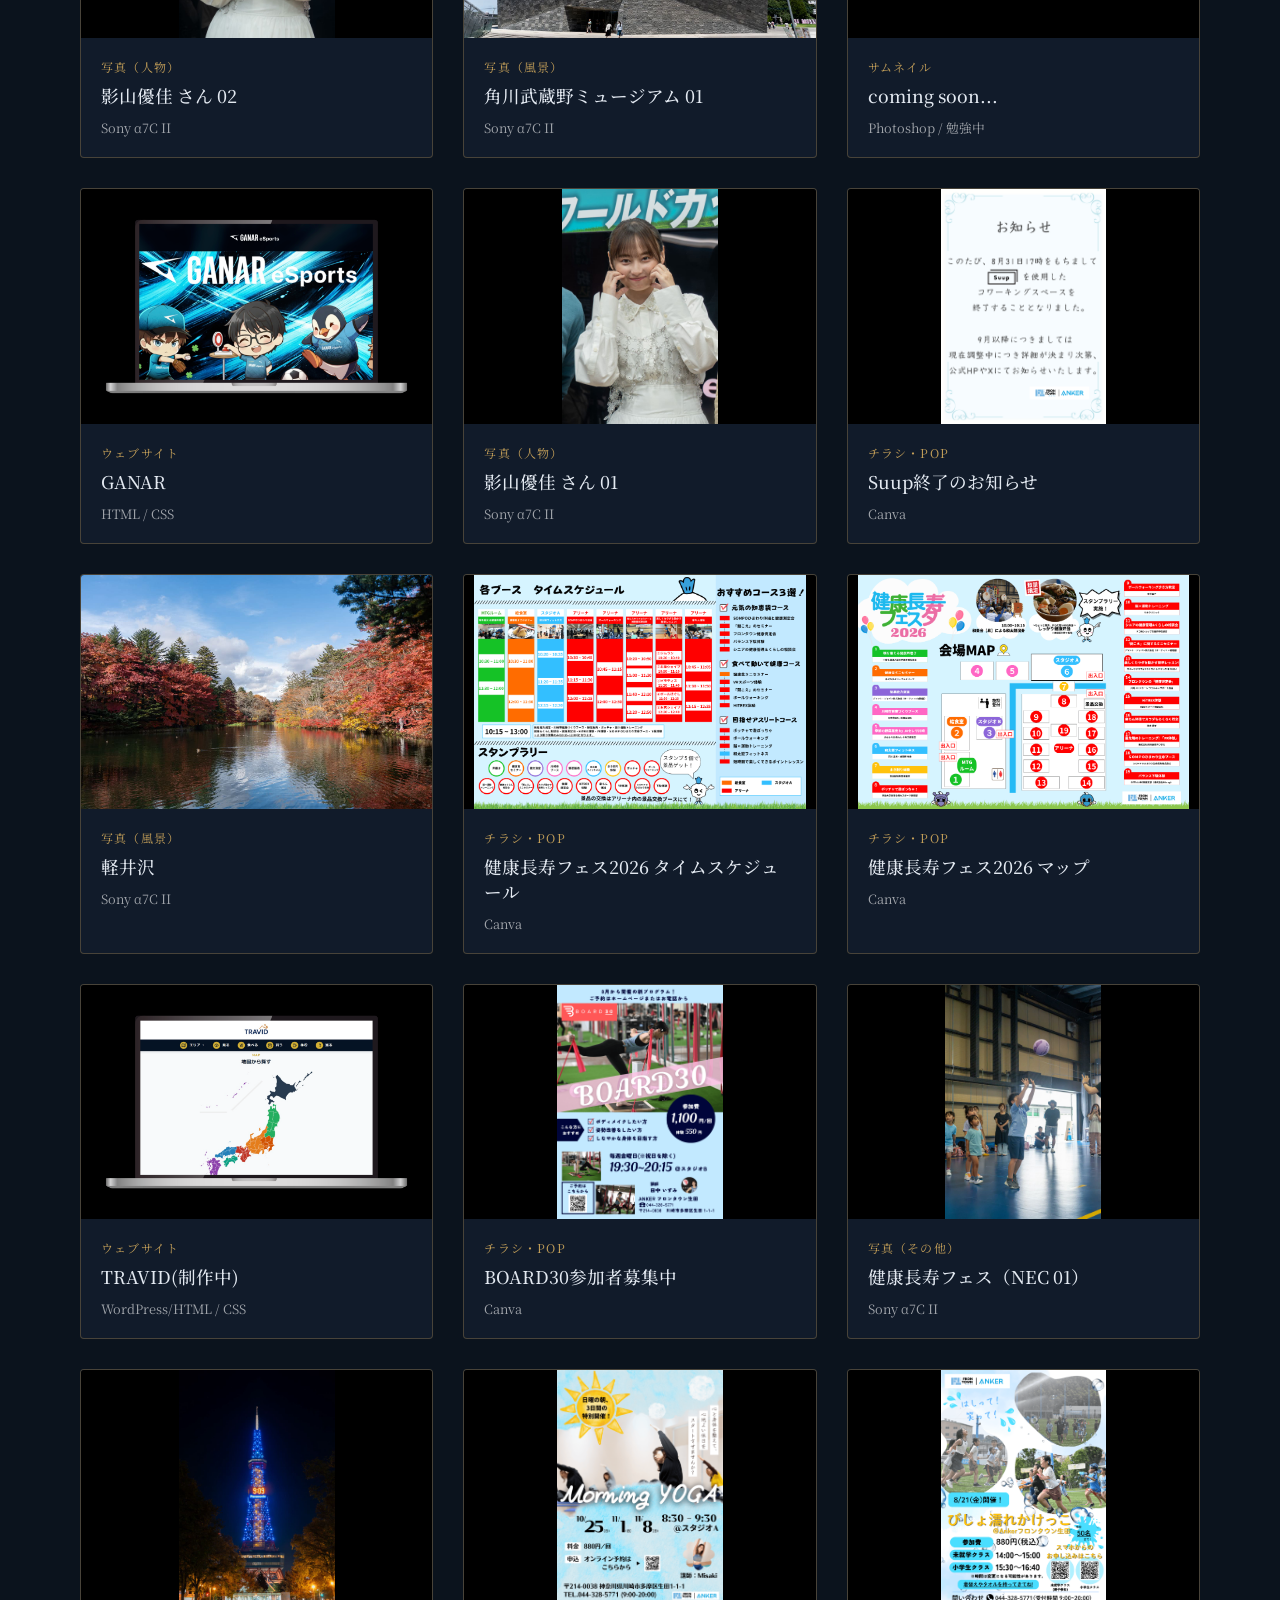
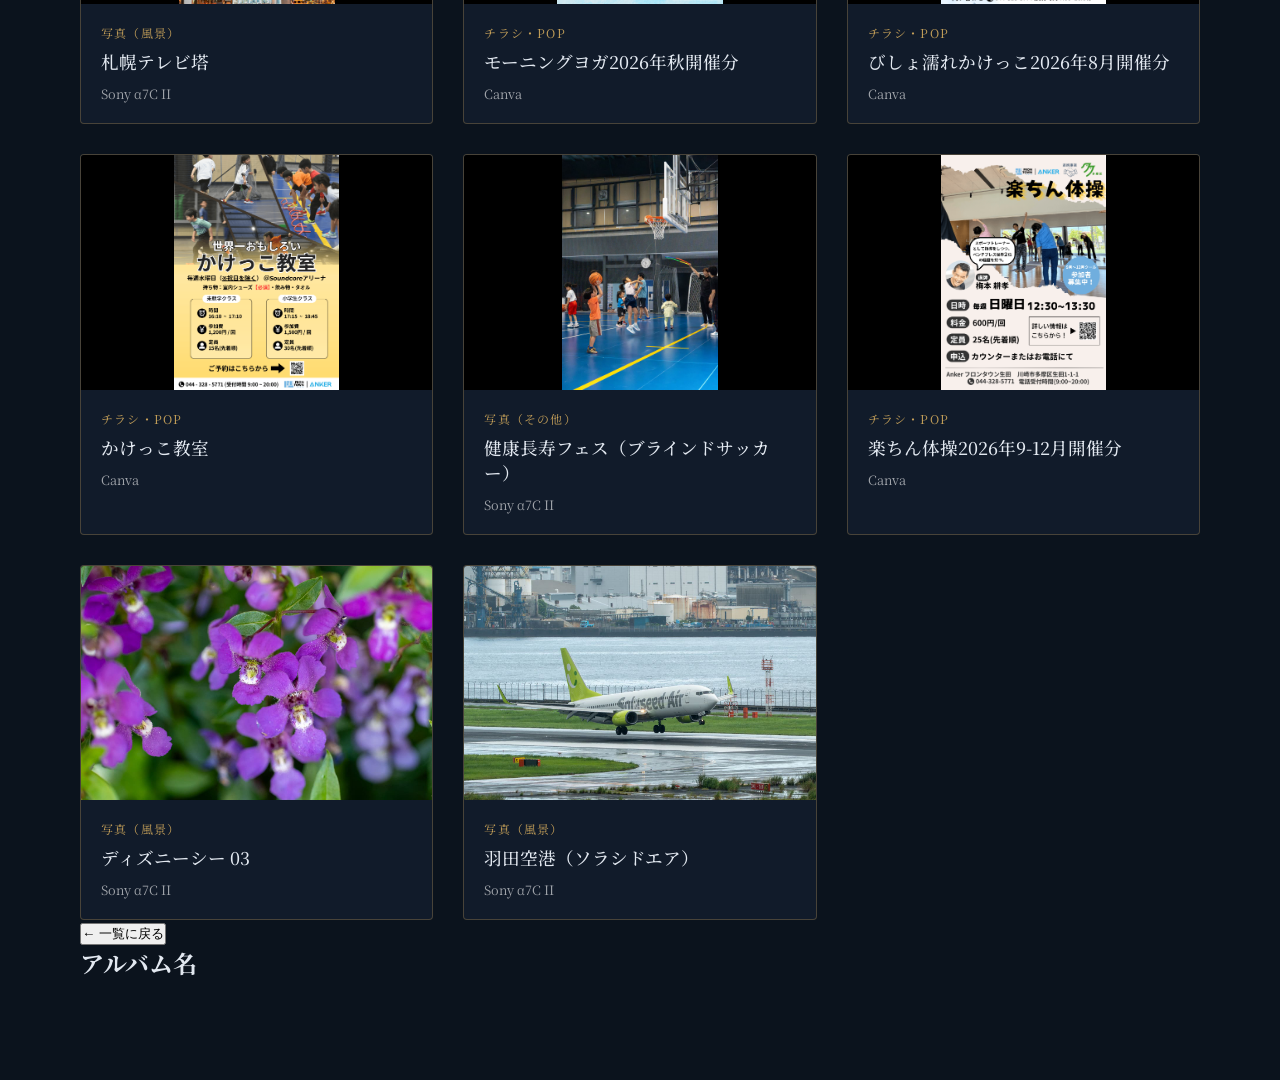
==== commit bf2fb542: "Add gallery and album detail views to index.html" ====
--- a/index.html
+++ b/index.html
@@ -77,8 +77,17 @@
             <button class="sub-filter-btn" data-sub="other">その他</button>
         </div>
 
-        <!-- ギャラリー -->
-        <div class="gallery-grid"></div>
+        <!-- ギャラリー・アルバム一覧ビュー -->
+        <div id="galleryMainView">
+            <div class="gallery-grid"></div>
+        </div>
+
+        <!-- アルバムの中身ビュー（セクション＆グリッド形式） -->
+        <div id="albumDetailView" class="album-view">
+            <button class="back-btn" id="backToGallery">&larr; 一覧に戻る</button>
+            <h2 class="album-title-area" id="albumDetailTitle">アルバム名</h2>
+            <div id="albumSectionsContainer"></div>
+        </div>
     </main>
 
     <!-- 画像拡大表示用モーダル -->
--- a/assets/css/style.css
+++ b/assets/css/style.css
@@ -176,7 +176,7 @@
     z-index: 10;
 }
 
-/* 5枚の雑多な写真のウェルカムスペース */
+/* 5枚の雑多な写真のウェルカムスペース (PC版) */
 .welcome-space {
     height: 95vh;
     display: flex;
@@ -190,16 +190,17 @@
 .chaotic-gallery {
     position: absolute;
     width: 100%;
-    height: 520px;
-    max-width: 1000px;
+    height: 600px;
+    max-width: 1100px;
     pointer-events: none;
 }
 
 .chaotic-photo {
     position: absolute;
     background: #fff;
-    padding: 10px 10px 32px 10px;
-    box-shadow: 0 12px 30px rgba(0,0,0,0.45);
+    /* ポラロイド風の白枠 */
+    padding: 10px 10px 28px 10px; 
+    box-shadow: 0 16px 40px rgba(0,0,0,0.5);
     border-radius: 2px;
     pointer-events: auto;
     transition: transform 0.3s ease;
@@ -213,19 +214,54 @@
 .chaotic-photo img {
     display: block;
     width: 100%;
-    height: 170px;
+    height: 100%;
     object-fit: cover;
 }
 
-.cp-1 { width: 220px; top: 10px; left: 2%; transform: rotate(-8deg); }
-.cp-2 { width: 240px; top: 30px; right: 3%; transform: rotate(7deg); }
-.cp-3 { width: 200px; bottom: 20px; left: 14%; transform: rotate(5deg); }
-.cp-4 { width: 230px; bottom: 10px; right: 15%; transform: rotate(-6deg); }
-.cp-5 { width: 210px; top: 130px; left: 38%; transform: rotate(-3deg); }
+/* --- PC版：画面をダイナミックに埋める大判サイズ (3:2 と 2:3) --- */
+.cp-1 { 
+    width: 380px; 
+    height: 263px; /* 3:2ベース + 余白 */
+    top: 0px; 
+    left: 0%; 
+    transform: rotate(-7deg); 
+}
+
+.cp-2 { 
+    width: 410px; 
+    height: 283px; /* 3:2ベース + 余白 */
+    top: 10px; 
+    right: 0%; 
+    transform: rotate(6deg); 
+}
+
+.cp-3 { 
+    width: 360px; 
+    height: 250px; /* 3:2ベース + 余白 */
+    bottom: 0px; 
+    left: 6%; 
+    transform: rotate(4deg); 
+}
+
+.cp-4 { 
+    width: 390px; 
+    height: 270px; /* 3:2ベース + 余白 */
+    bottom: 0px; 
+    right: 5%; 
+    transform: rotate(-5deg); 
+}
+
+.cp-5 { 
+    width: 270px; 
+    height: 385px; /* 2:3ベース + 余白 */
+    top: 60px; 
+    left: 39%; 
+    transform: rotate(-2deg); 
+}
 
 .welcome-scroll-hint {
     position: absolute;
-    bottom: -10px;
+    bottom: -15px;
     left: 50%;
     transform: translateX(-50%);
     display: flex;
@@ -254,7 +290,7 @@
     display: flex;
     justify-content: center;
     gap: 15px;
-    margin-bottom: 50px;
+    margin-bottom: 20px;
     position: relative;
     z-index: 15;
     flex-wrap: wrap;
@@ -277,6 +313,39 @@
     color: var(--bg-color);
 }
 
+/* 写真選択時のみ表示する小カテゴリボタン */
+.sub-filter-container {
+    display: none;
+    justify-content: center;
+    gap: 10px;
+    margin-bottom: 50px;
+    position: relative;
+    z-index: 15;
+    flex-wrap: wrap;
+}
+
+.sub-filter-container.show {
+    display: flex;
+}
+
+.sub-filter-btn {
+    background: transparent;
+    border: 1px dashed rgba(197, 160, 89, 0.6);
+    color: rgba(226, 232, 240, 0.8);
+    padding: 6px 14px;
+    font-family: 'Noto Serif JP', serif;
+    font-size: 0.8rem;
+    letter-spacing: 0.15em;
+    cursor: pointer;
+    transition: all 0.3s ease;
+}
+
+.sub-filter-btn:hover, .sub-filter-btn.active {
+    background-color: rgba(197, 160, 89, 0.2);
+    border-color: var(--gold-color);
+    color: #fff;
+}
+
 .gallery-grid {
     display: grid;
     grid-template-columns: repeat(auto-fill, minmax(280px, 1fr));
@@ -298,7 +367,7 @@
 
 .thumbnail-wrapper {
     width: 100%;
-    height: 200px;
+    aspect-ratio: 3 / 2;
     overflow: hidden;
     background: #000;
     cursor: pointer;
@@ -307,7 +376,7 @@
 .thumbnail-wrapper img {
     width: 100%;
     height: 100%;
-    object-fit: cover;
+    object-fit: contain;
     transition: transform 0.5s ease;
 }
 
@@ -348,7 +417,7 @@
     display: none;
 }
 
-/* 画像拡大表示用モーダル（修正） */
+/* 画像拡大表示用モーダル */
 .modal {
     display: none;
     position: fixed;
@@ -390,6 +459,7 @@
     color: var(--gold-color);
 }
 
+/* --- スマホ版：画面幅いっぱいに大胆に配置するサイズ --- */
 @media screen and (max-width: 768px) {
     .vertical-title {
         font-size: 5.5rem;
@@ -402,12 +472,11 @@
         margin-bottom: 30px;
     }
     .chaotic-gallery {
-        height: 360px;
-    }
-    .cp-1 { width: 130px; left: 2%; top: 10px; }
-    .cp-2 { width: 140px; right: 2%; top: 0px; }
-    .cp-3 { width: 120px; bottom: 10px; left: 6%; }
-    .cp-4 { width: 130px; bottom: 10px; right: 6%; }
-    .cp-5 { width: 120px; top: 110px; left: 32%; }
-    .chaotic-photo img { height: 110px; }
-}
+        height: 420px;
+    }
+    .cp-1 { width: 210px; height: 148px; left: -2%; top: 10px; }
+    .cp-2 { width: 220px; height: 155px; right: -2%; top: 0px; }
+    .cp-3 { width: 195px; height: 138px; bottom: 10px; left: 2%; }
+    .cp-4 { width: 210px; height: 148px; bottom: 10px; right: 2%; }
+    .cp-5 { width: 160px; height: 230px; top: 75px; left: 29%; }
+}
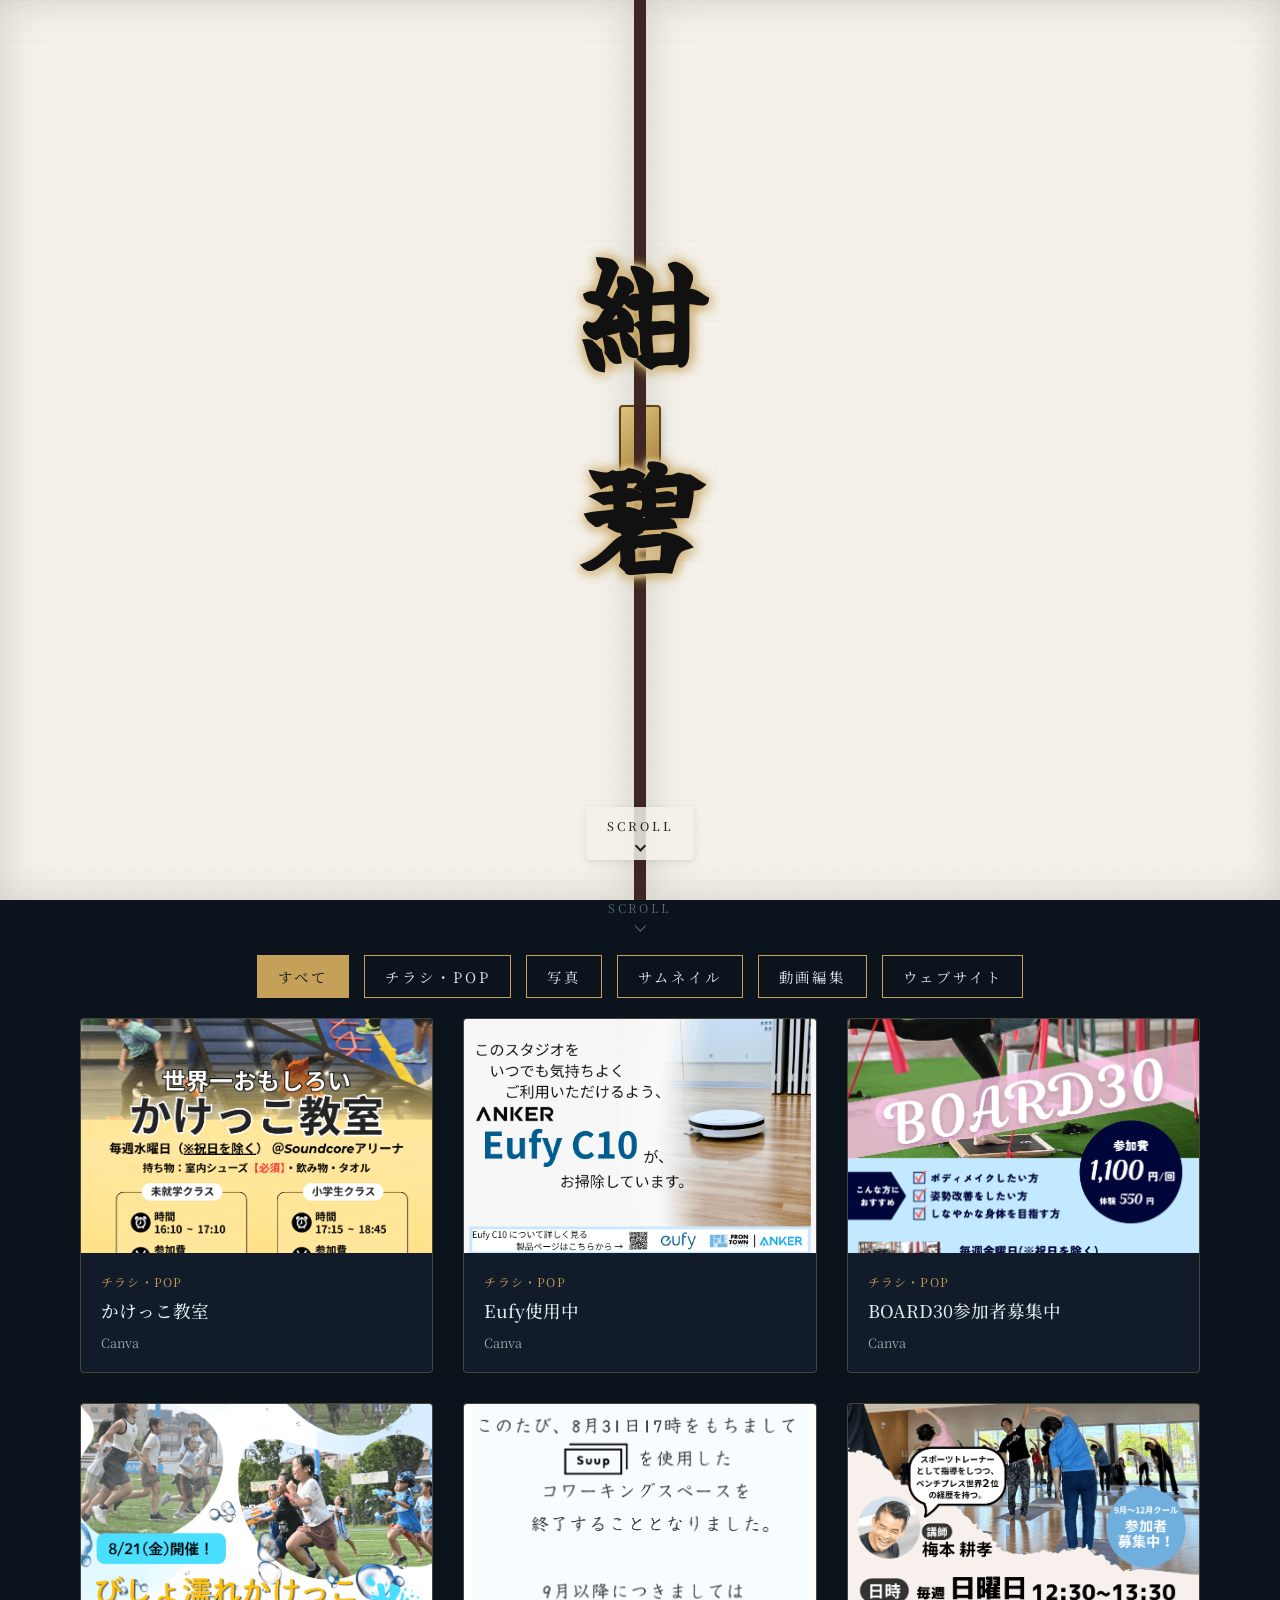
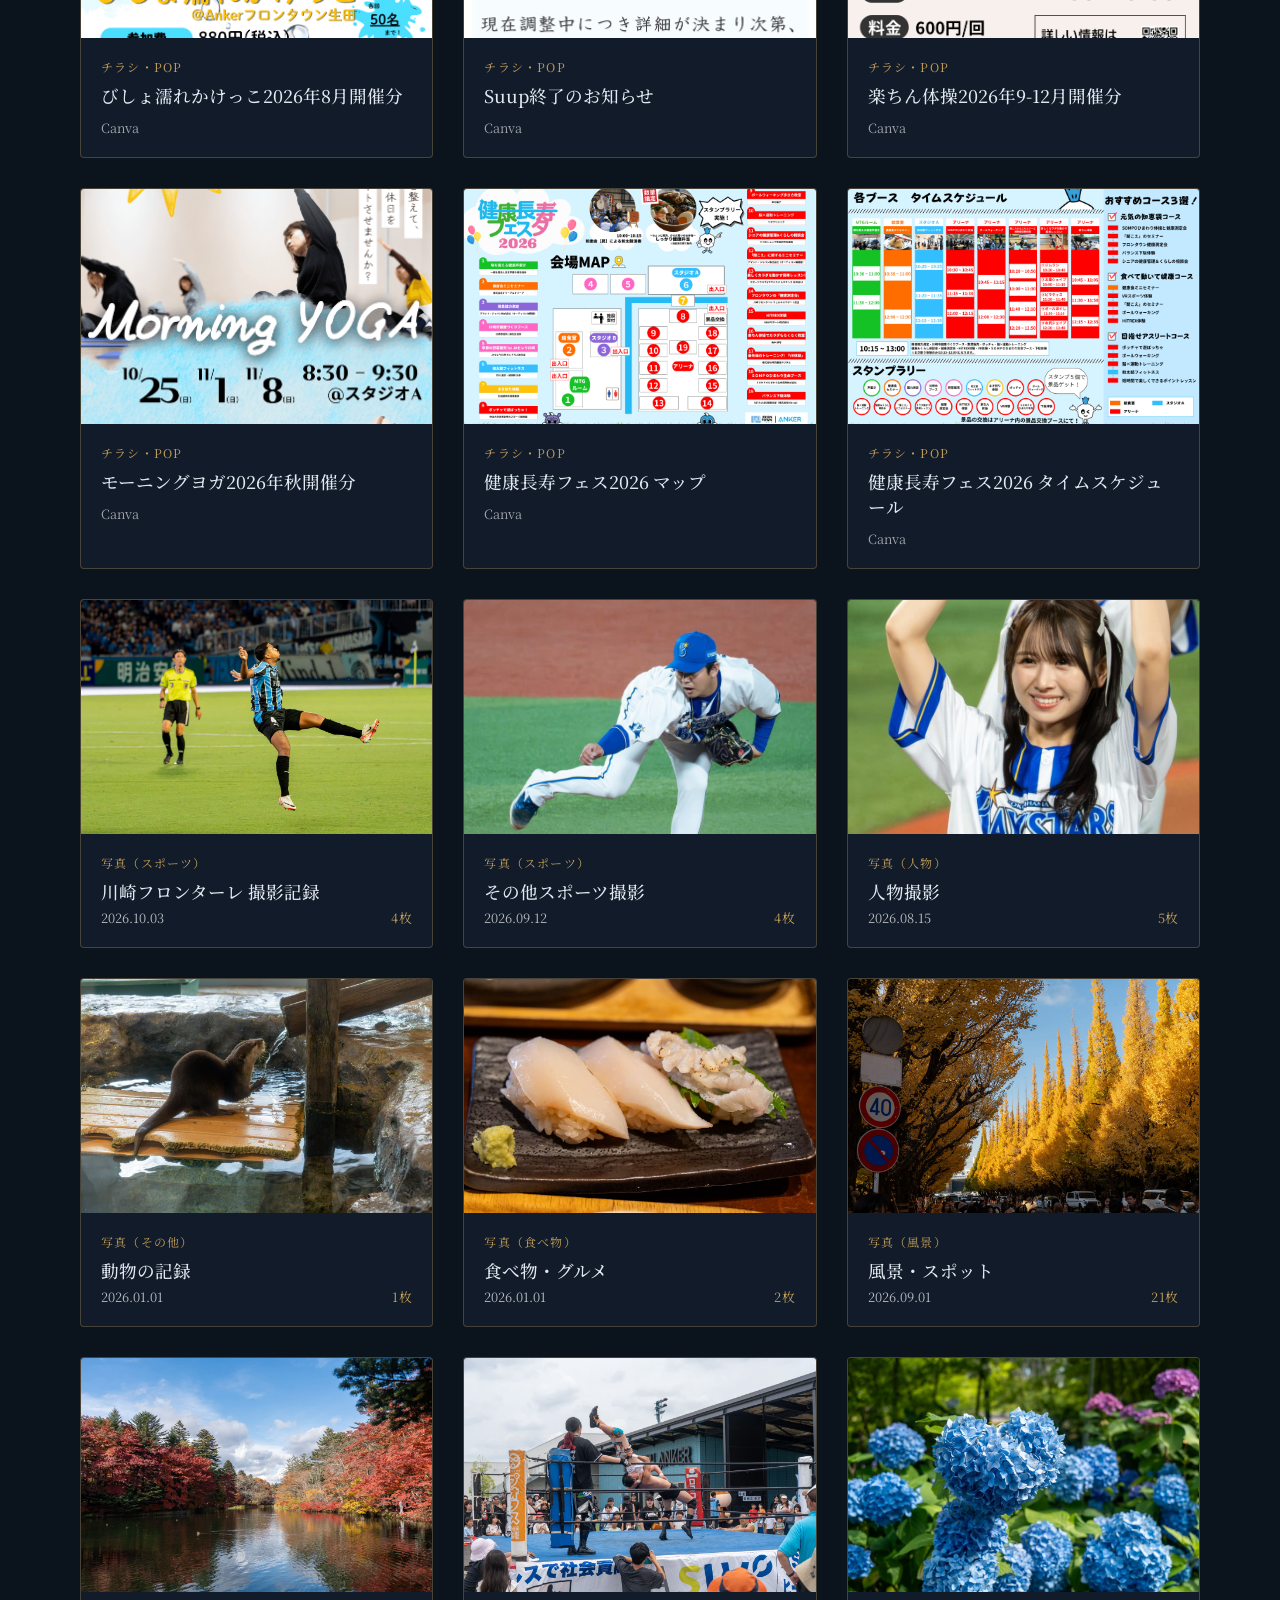
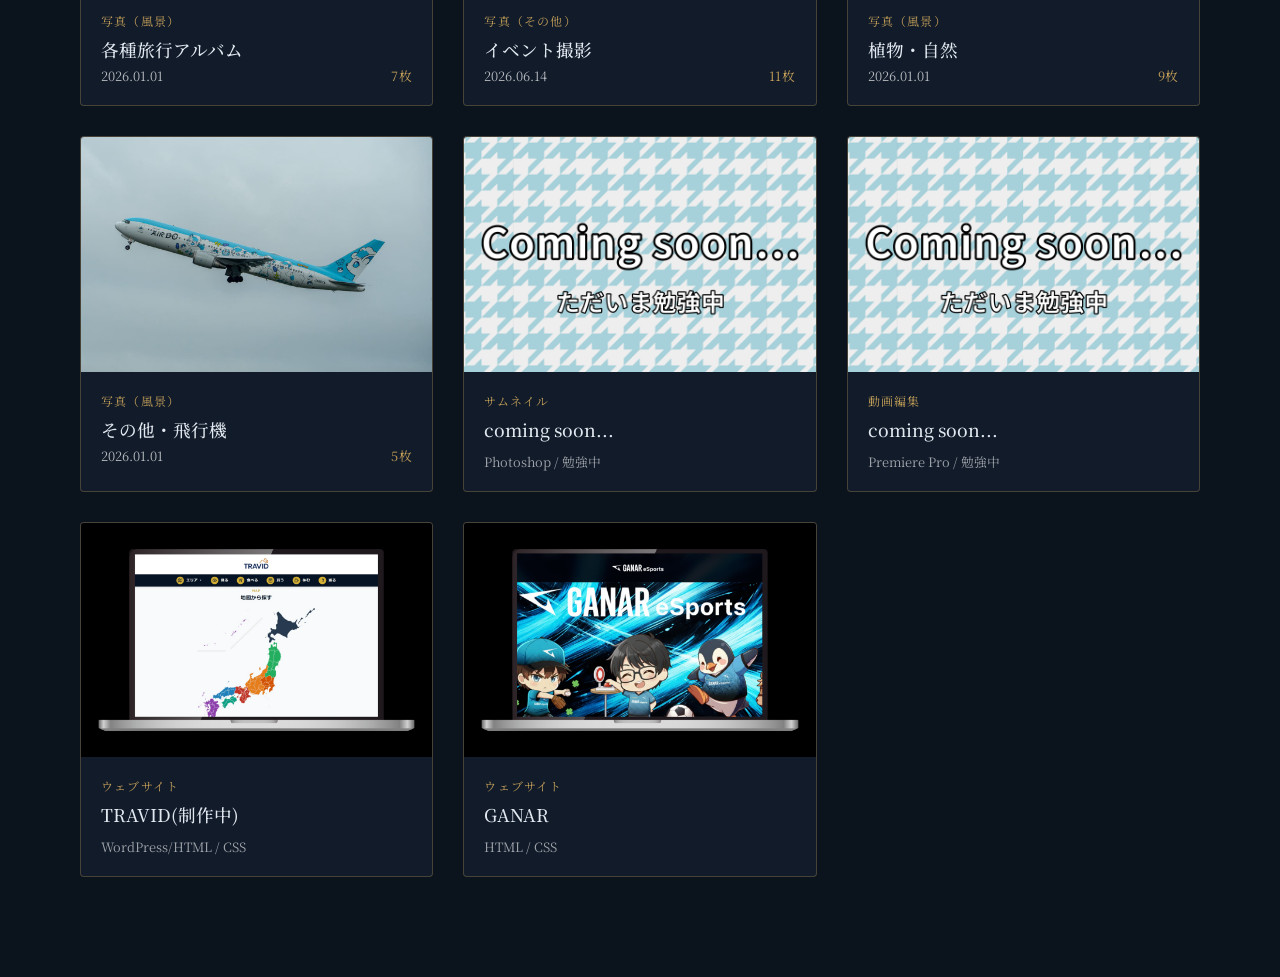
==== commit 69ec743c: "Remove sub-category buttons from index.html Removed sub-category buttons for photo selection." ====
--- a/index.html
+++ b/index.html
@@ -67,16 +67,6 @@
             <button class="filter-btn" data-filter="web">ウェブサイト</button>
         </div>
 
-        <!-- 写真を選択した時だけ現れる小カテゴリボタン -->
-        <div class="sub-filter-container" id="subFilterContainer">
-            <button class="sub-filter-btn active" data-sub="all">すべて（写真）</button>
-            <button class="sub-filter-btn" data-sub="landscape">風景</button>
-            <button class="sub-filter-btn" data-sub="food">食べ物</button>
-            <button class="sub-filter-btn" data-sub="sports">スポーツ</button>
-            <button class="sub-filter-btn" data-sub="people">人物</button>
-            <button class="sub-filter-btn" data-sub="other">その他</button>
-        </div>
-
         <!-- ギャラリー・アルバム一覧ビュー -->
         <div id="galleryMainView">
             <div class="gallery-grid"></div>
--- a/assets/css/style.css
+++ b/assets/css/style.css
@@ -198,7 +198,6 @@
 .chaotic-photo {
     position: absolute;
     background: #fff;
-    /* ポラロイド風の白枠 */
     padding: 10px 10px 28px 10px; 
     box-shadow: 0 16px 40px rgba(0,0,0,0.5);
     border-radius: 2px;
@@ -221,7 +220,7 @@
 /* --- PC版：画面をダイナミックに埋める大判サイズ (3:2 と 2:3) --- */
 .cp-1 { 
     width: 380px; 
-    height: 263px; /* 3:2ベース + 余白 */
+    height: 263px; 
     top: 0px; 
     left: 0%; 
     transform: rotate(-7deg); 
@@ -229,7 +228,7 @@
 
 .cp-2 { 
     width: 410px; 
-    height: 283px; /* 3:2ベース + 余白 */
+    height: 283px; 
     top: 10px; 
     right: 0%; 
     transform: rotate(6deg); 
@@ -237,7 +236,7 @@
 
 .cp-3 { 
     width: 360px; 
-    height: 250px; /* 3:2ベース + 余白 */
+    height: 250px; 
     bottom: 0px; 
     left: 6%; 
     transform: rotate(4deg); 
@@ -245,7 +244,7 @@
 
 .cp-4 { 
     width: 390px; 
-    height: 270px; /* 3:2ベース + 余白 */
+    height: 270px; 
     bottom: 0px; 
     right: 5%; 
     transform: rotate(-5deg); 
@@ -253,7 +252,7 @@
 
 .cp-5 { 
     width: 270px; 
-    height: 385px; /* 2:3ベース + 余白 */
+    height: 385px; 
     top: 60px; 
     left: 39%; 
     transform: rotate(-2deg); 
@@ -376,7 +375,7 @@
 .thumbnail-wrapper img {
     width: 100%;
     height: 100%;
-    object-fit: contain;
+    object-fit: cover;
     transition: transform 0.5s ease;
 }
 
@@ -415,6 +414,93 @@
 
 .work-item.hide {
     display: none;
+}
+
+/* --- アルバム詳細・セクション関連のスタイル --- */
+.album-view {
+    display: none;
+}
+.album-view.active {
+    display: block;
+}
+.back-btn {
+    background: transparent;
+    border: 1px solid var(--gold-color);
+    color: var(--gold-color);
+    padding: 8px 16px;
+    font-family: 'Noto Serif JP', serif;
+    cursor: pointer;
+    margin-bottom: 20px;
+    letter-spacing: 0.15em;
+    transition: all 0.3s ease;
+}
+.back-btn:hover {
+    background-color: var(--gold-color);
+    color: var(--bg-color);
+}
+.album-title-area {
+    font-size: 1.5rem;
+    color: #fff;
+    margin-bottom: 30px;
+    border-bottom: 1px solid rgba(197, 160, 89, 0.3);
+    padding-bottom: 10px;
+}
+
+.album-section-block {
+    margin-bottom: 40px;
+}
+.section-header {
+    display: flex;
+    justify-content: space-between;
+    align-items: baseline;
+    border-bottom: 1px dashed rgba(197, 160, 89, 0.2);
+    padding-bottom: 8px;
+    margin-bottom: 20px;
+}
+.section-title {
+    font-size: 1.2rem;
+    color: #fff;
+    font-weight: 500;
+}
+.section-date {
+    font-size: 0.85rem;
+    color: var(--gold-color);
+    letter-spacing: 0.1em;
+}
+
+/* アルバム詳細内の写真グリッド（PC: 3列 / スマホ: 2列 / 3:2統一） */
+.album-photos-grid {
+    display: grid;
+    grid-template-columns: repeat(3, 1fr);
+    gap: 20px;
+}
+
+.album-photo-item {
+    width: 100%;
+    aspect-ratio: 3 / 2;
+    background: #000;
+    border-radius: 4px;
+    overflow: hidden;
+    cursor: pointer;
+    border: 1px solid rgba(197, 160, 89, 0.2);
+    transition: transform 0.3s ease, border-color 0.3s ease;
+}
+
+.album-photo-item:hover {
+    transform: translateY(-4px);
+    border-color: var(--gold-color);
+}
+
+.album-photo-item img {
+    width: 100%;
+    height: 100%;
+    object-fit: cover;
+    display: block;
+    transition: transform 0.5s ease;
+}
+
+.album-photo-item:hover img {
+    transform: scale(1.05);
 }
 
 /* 画像拡大表示用モーダル */
@@ -459,7 +545,7 @@
     color: var(--gold-color);
 }
 
-/* --- スマホ版：画面幅いっぱいに大胆に配置するサイズ --- */
+/* --- スマホ版調整 --- */
 @media screen and (max-width: 768px) {
     .vertical-title {
         font-size: 5.5rem;
@@ -479,4 +565,9 @@
     .cp-3 { width: 195px; height: 138px; bottom: 10px; left: 2%; }
     .cp-4 { width: 210px; height: 148px; bottom: 10px; right: 2%; }
     .cp-5 { width: 160px; height: 230px; top: 75px; left: 29%; }
-}
+
+    .album-photos-grid {
+        grid-template-columns: repeat(2, 1fr);
+        gap: 12px;
+    }
+}
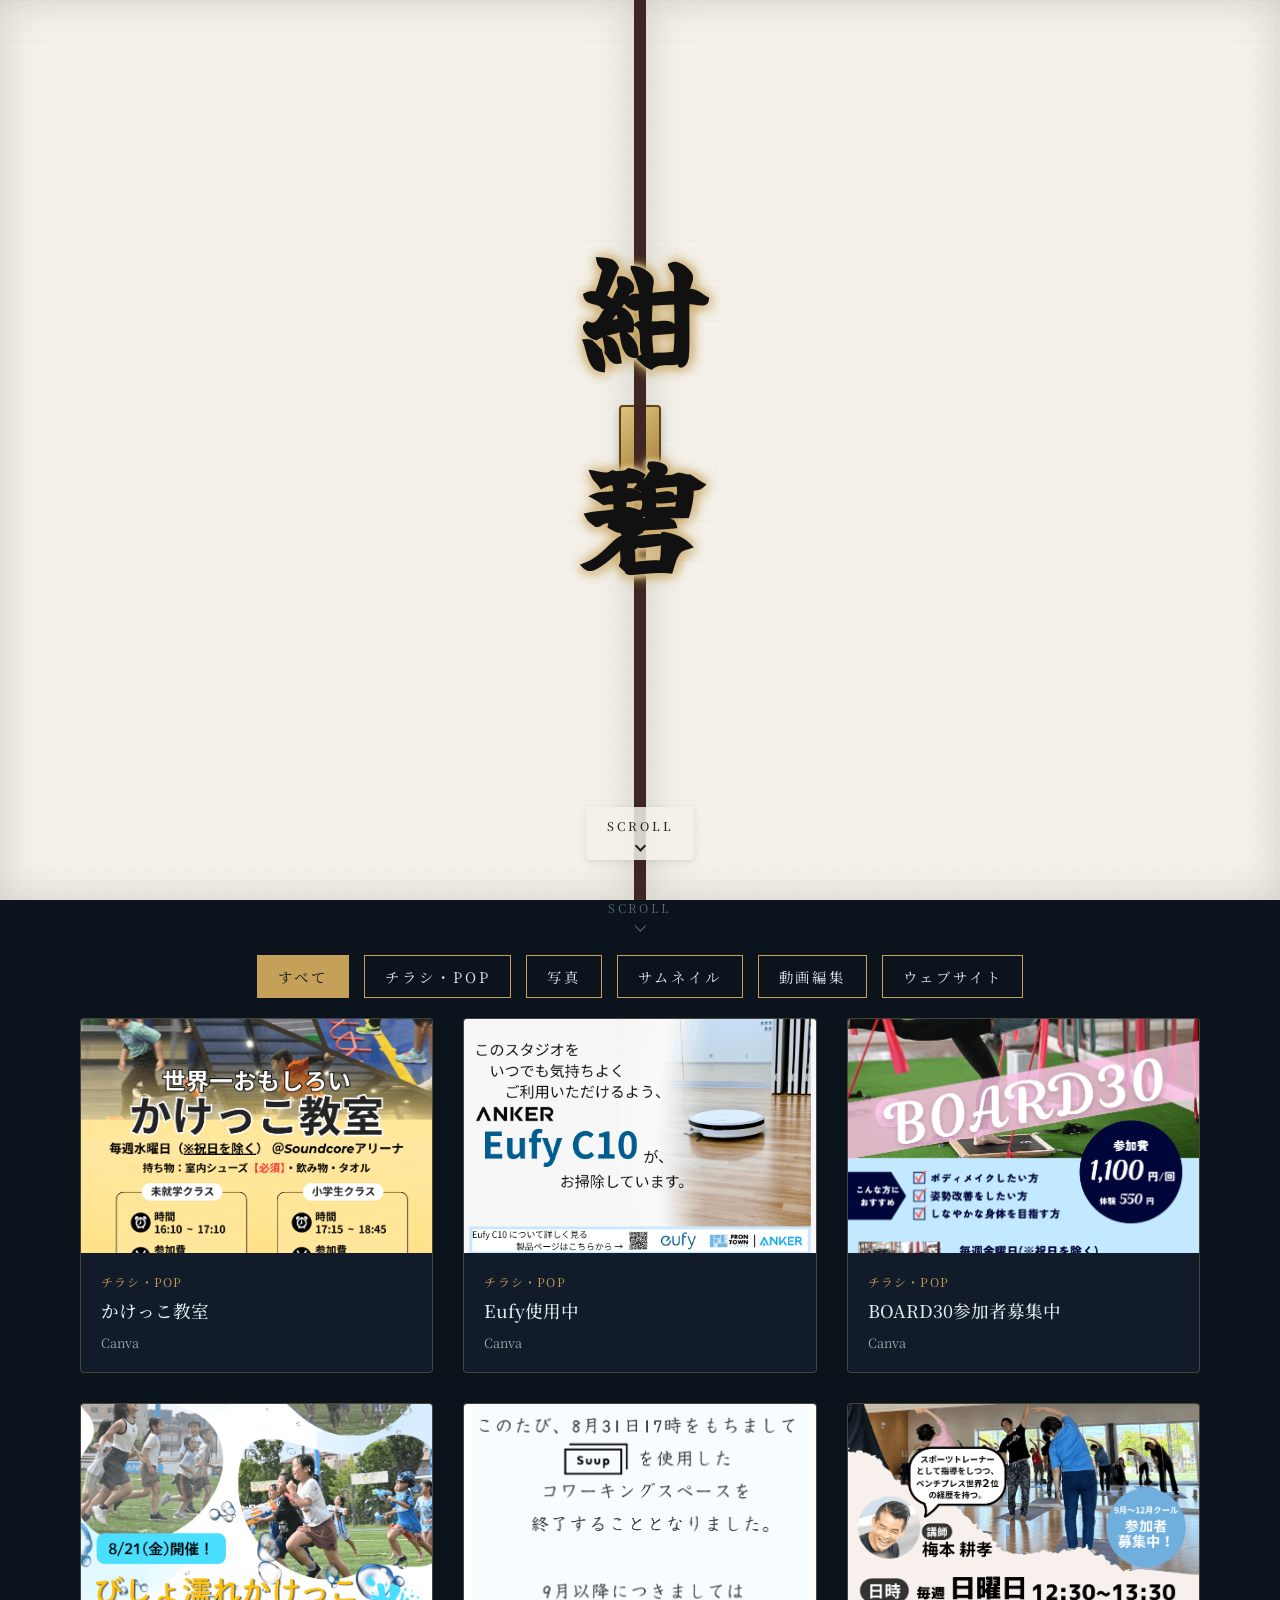
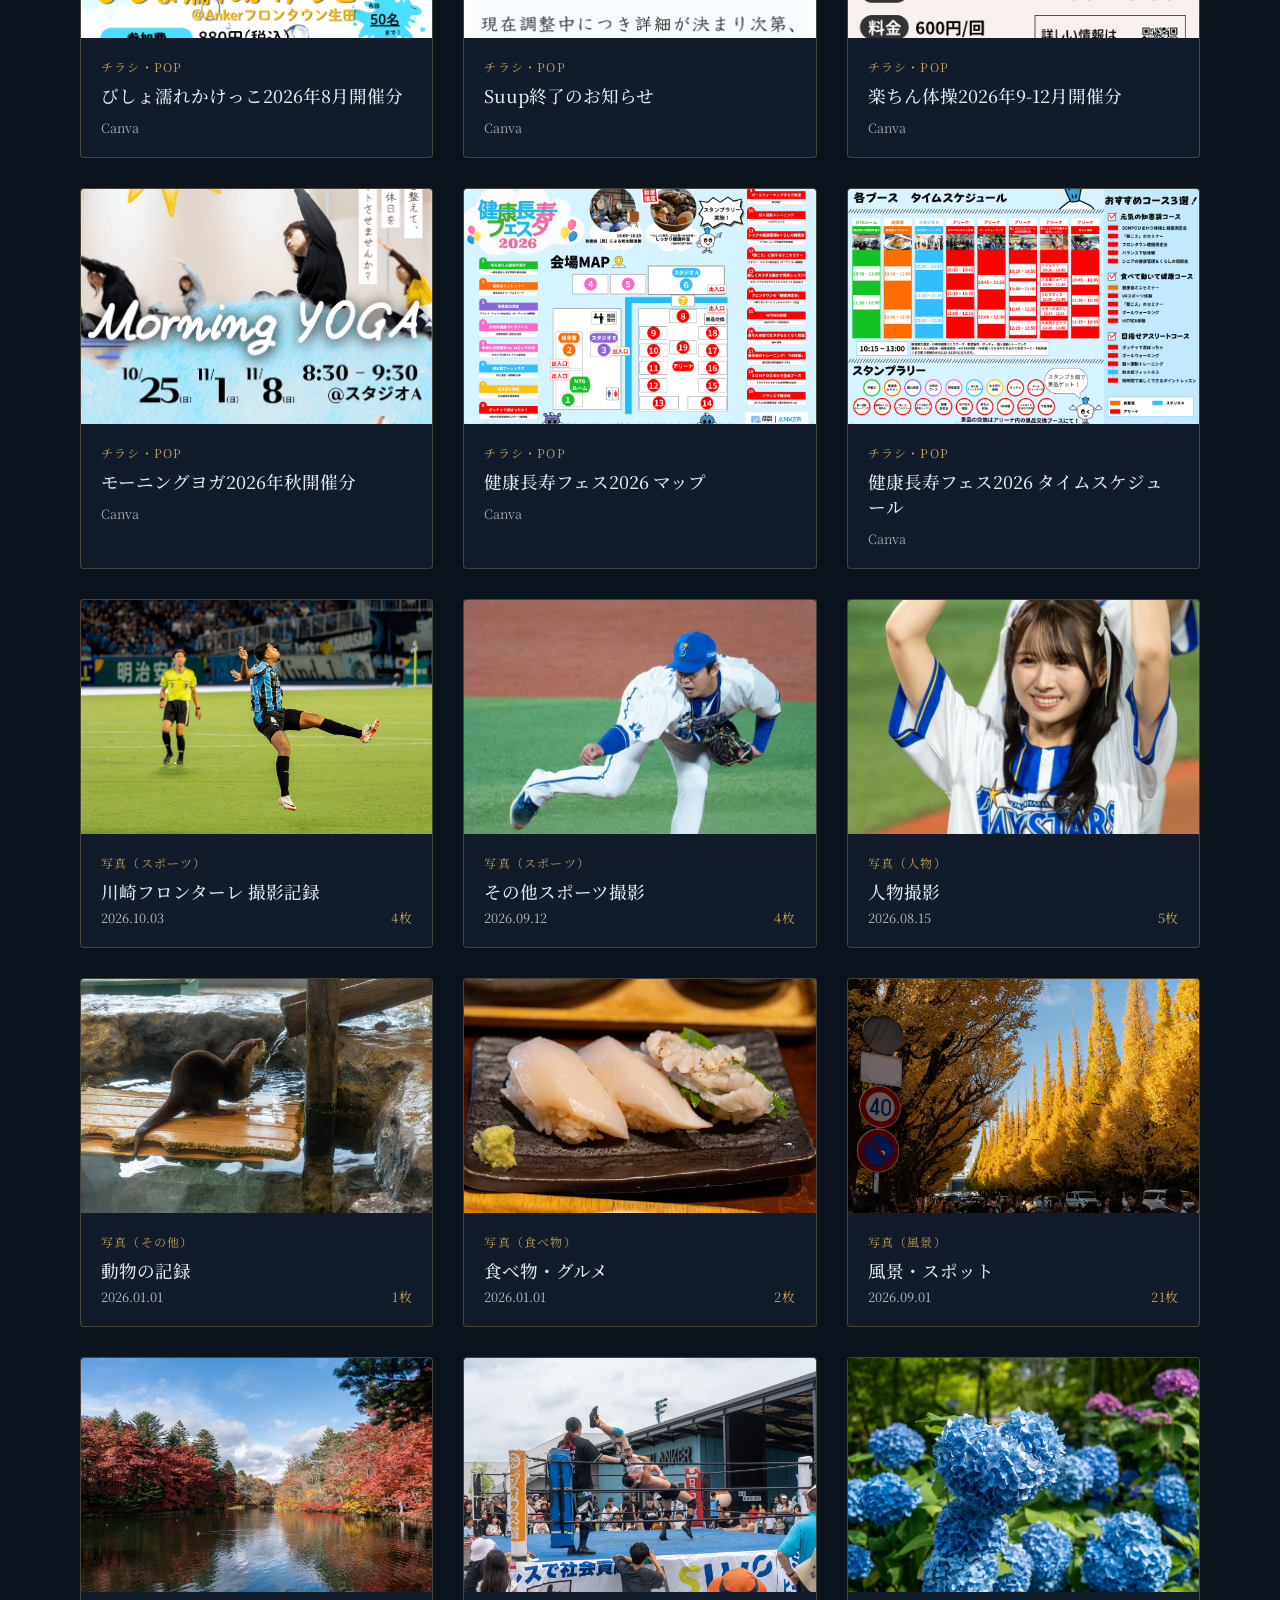
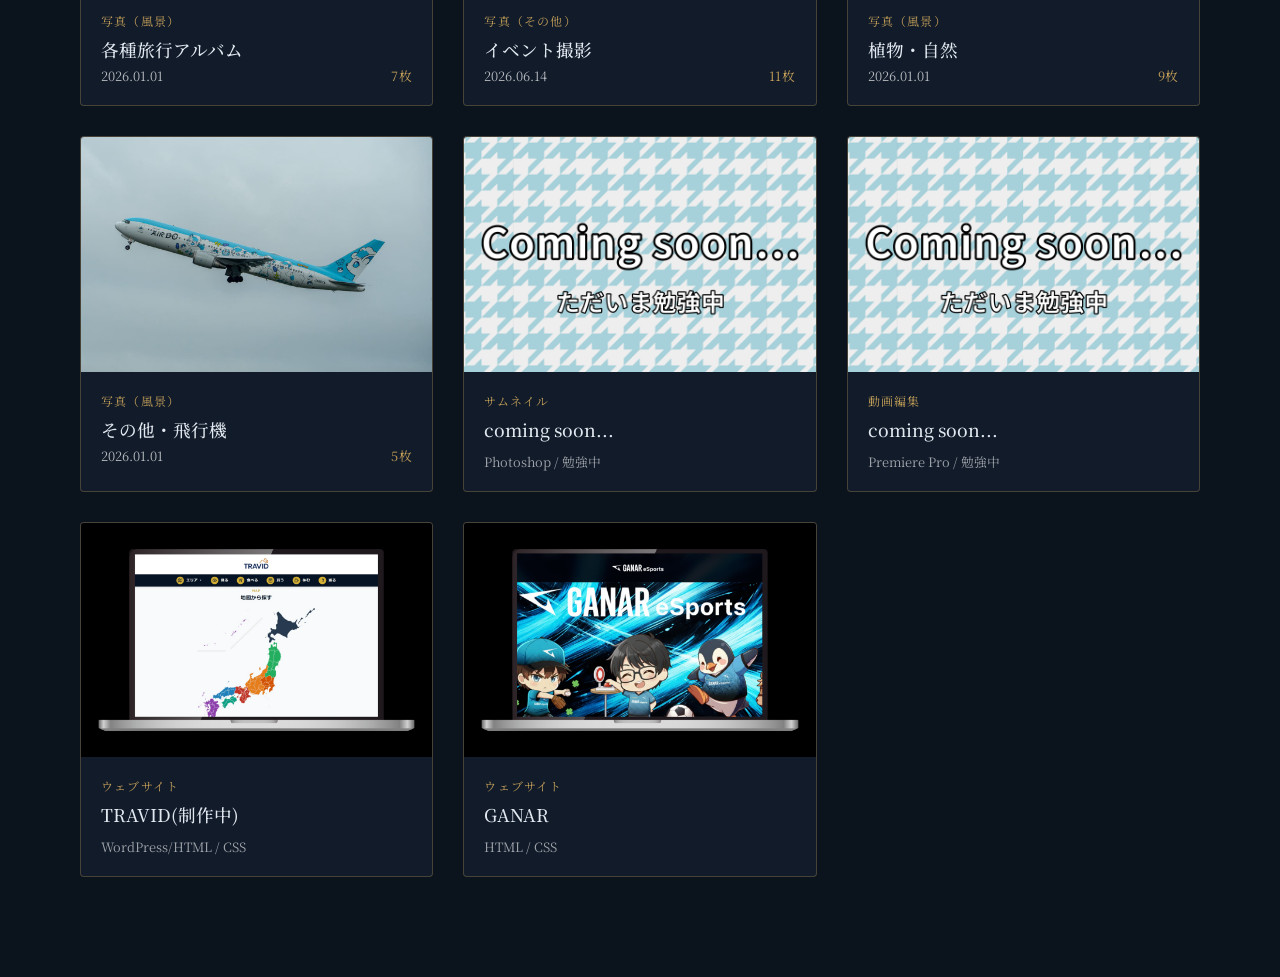
==== commit fe3ebcdb: "Remove unused gallery and album detail views Removed unused gallery and album detail views from the " ====
--- a/index.html
+++ b/index.html
@@ -67,20 +67,11 @@
             <button class="filter-btn" data-filter="web">ウェブサイト</button>
         </div>
 
-        <!-- ギャラリー・アルバム一覧ビュー -->
-        <div id="galleryMainView">
-            <div class="gallery-grid"></div>
-        </div>
-
-        <!-- アルバムの中身ビュー（セクション＆グリッド形式） -->
-        <div id="albumDetailView" class="album-view">
-            <button class="back-btn" id="backToGallery">&larr; 一覧に戻る</button>
-            <h2 class="album-title-area" id="albumDetailTitle">アルバム名</h2>
-            <div id="albumSectionsContainer"></div>
-        </div>
+        <!-- ギャラリー（一覧） -->
+        <div class="gallery-grid"></div>
     </main>
 
-    <!-- 画像拡大表示用モーダル -->
+    <!-- 画像拡大表示用モーダル（単発作品用） -->
     <div class="modal" id="imageModal">
         <span class="modal-close">&times;</span>
         <img class="modal-content" id="modalImg" alt="拡大画像">
